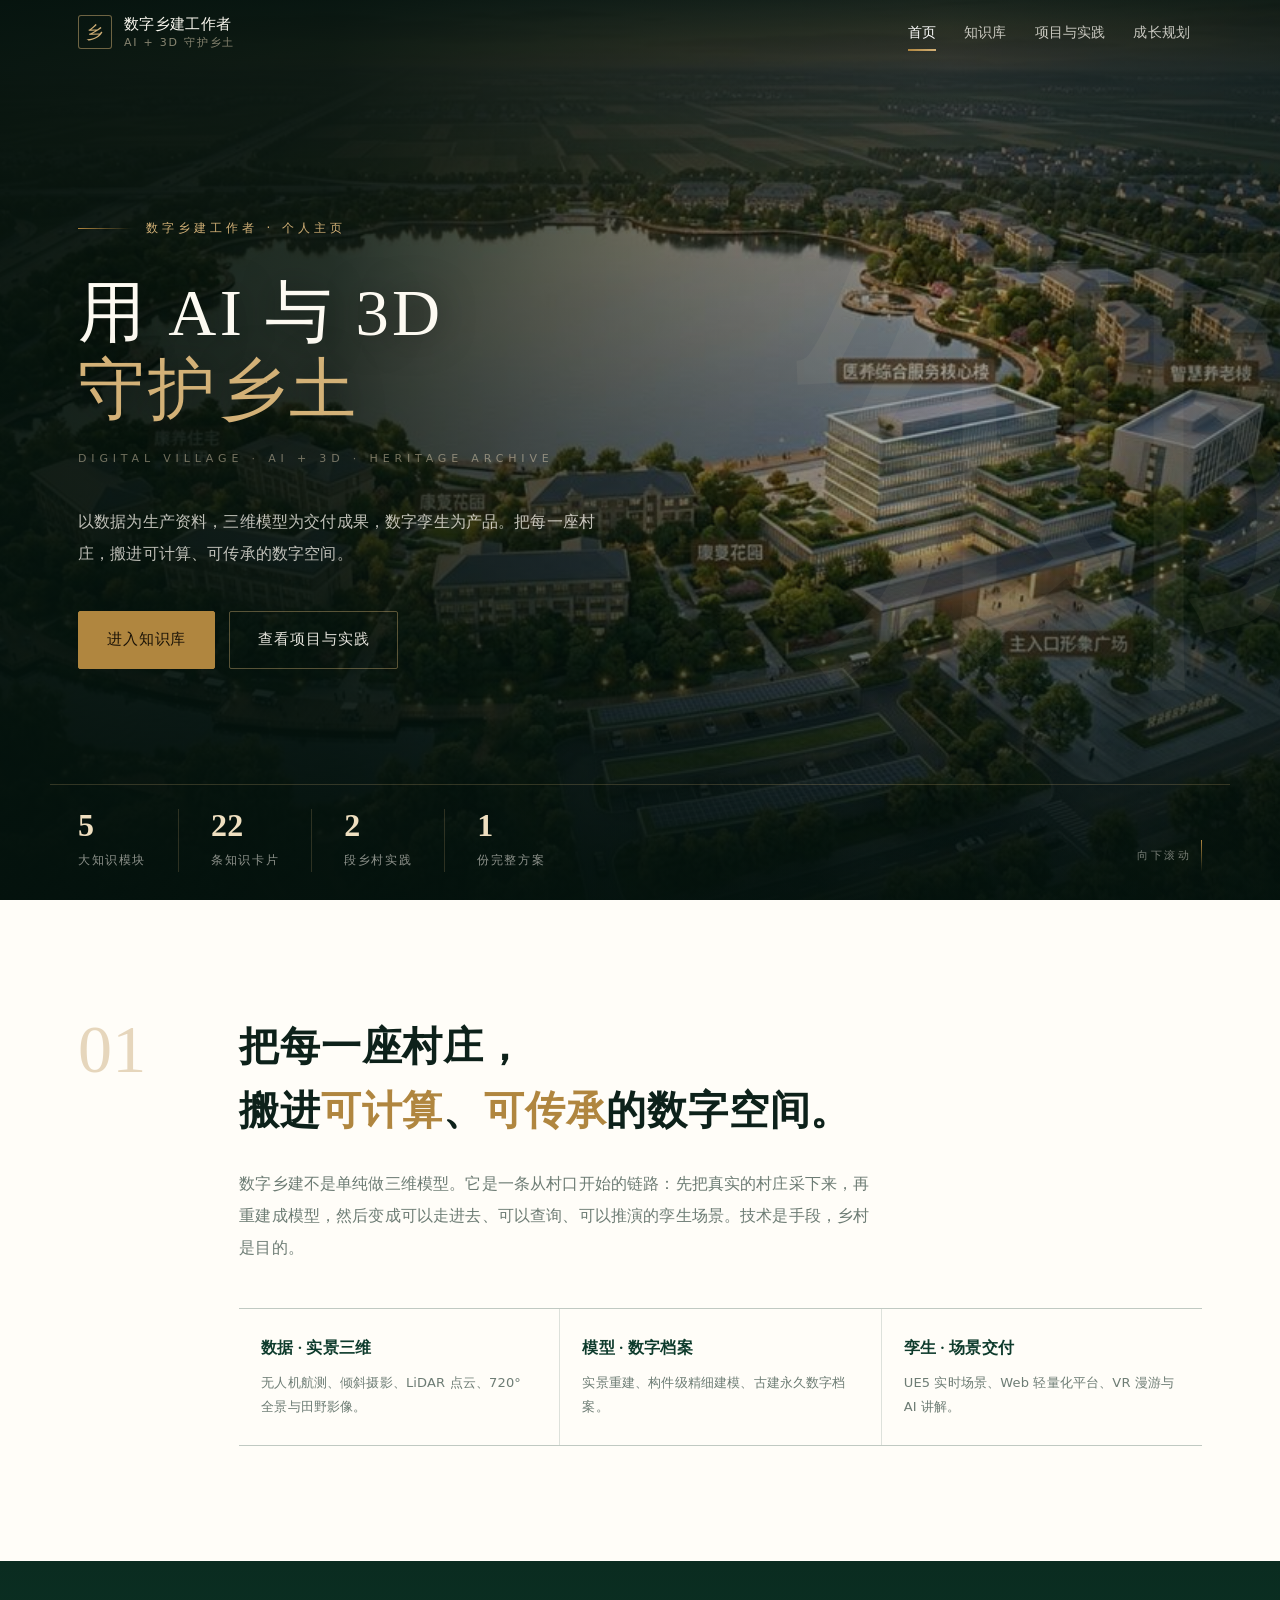
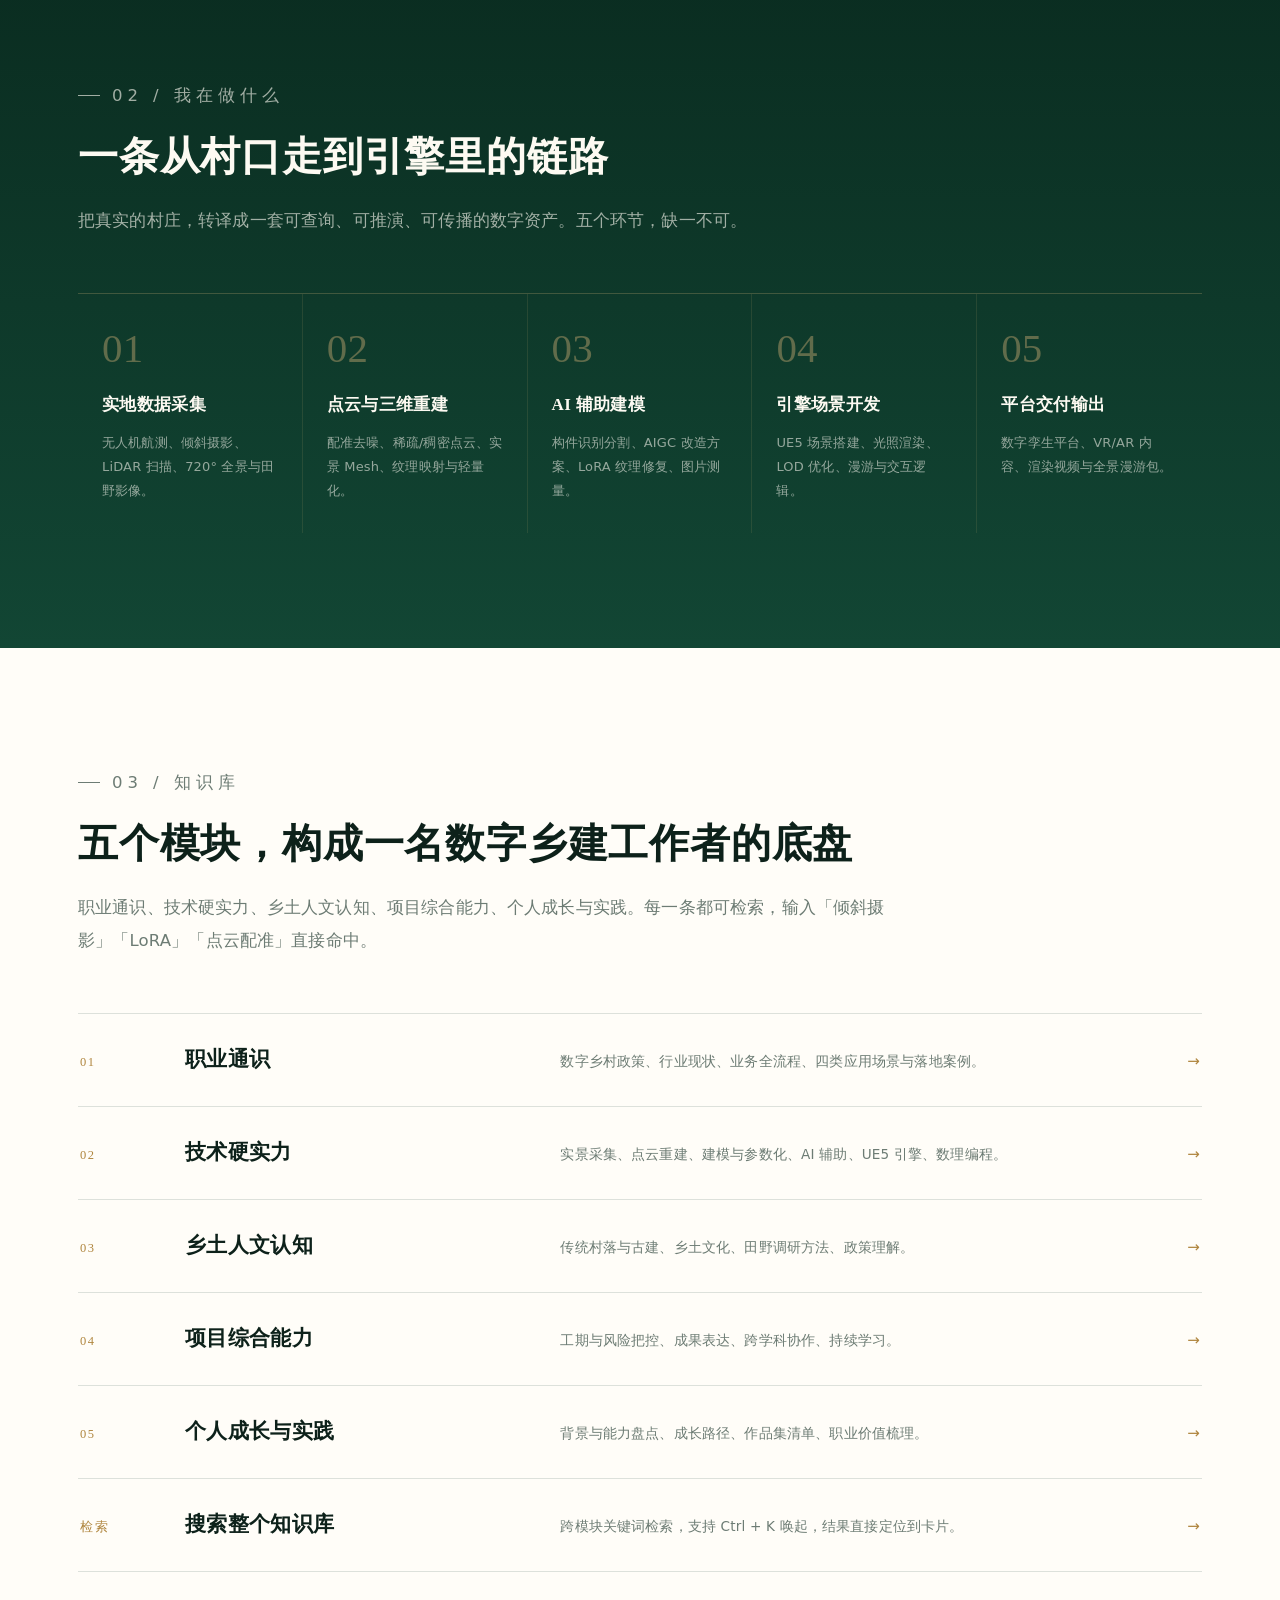
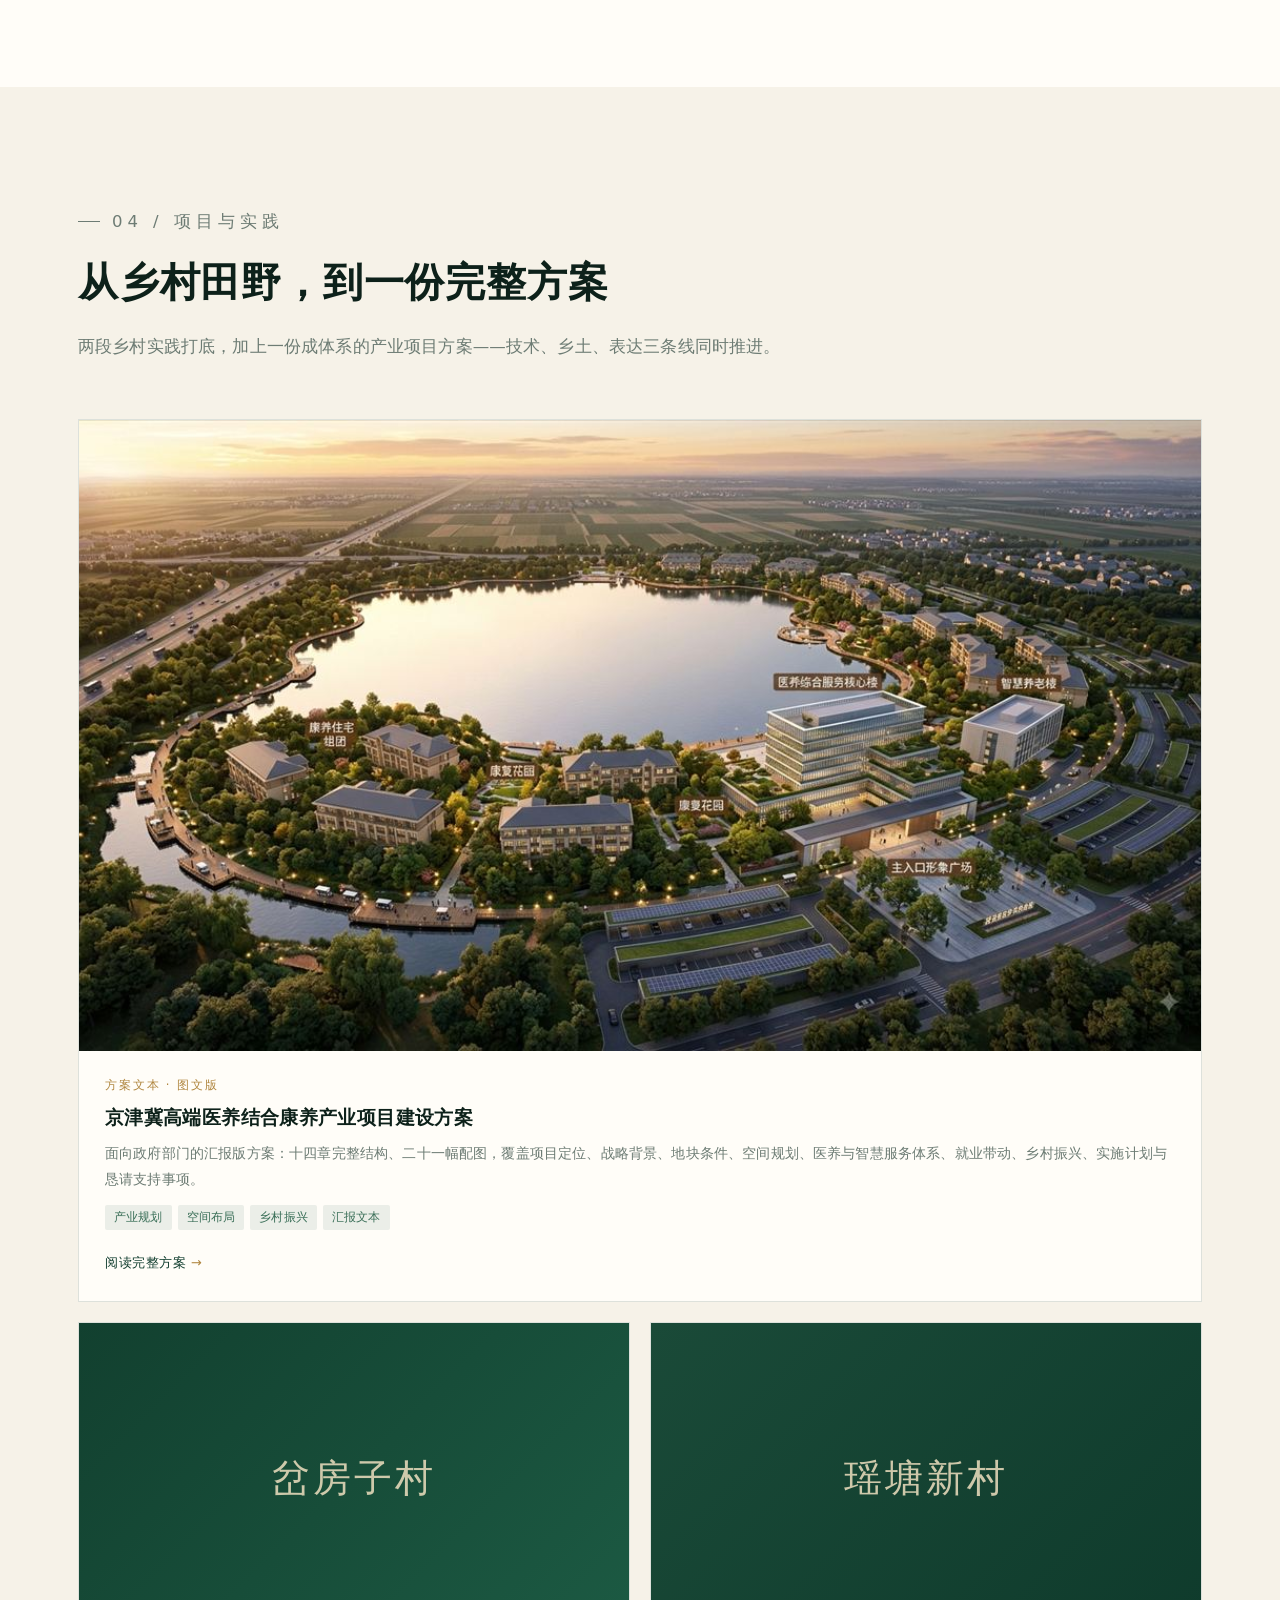
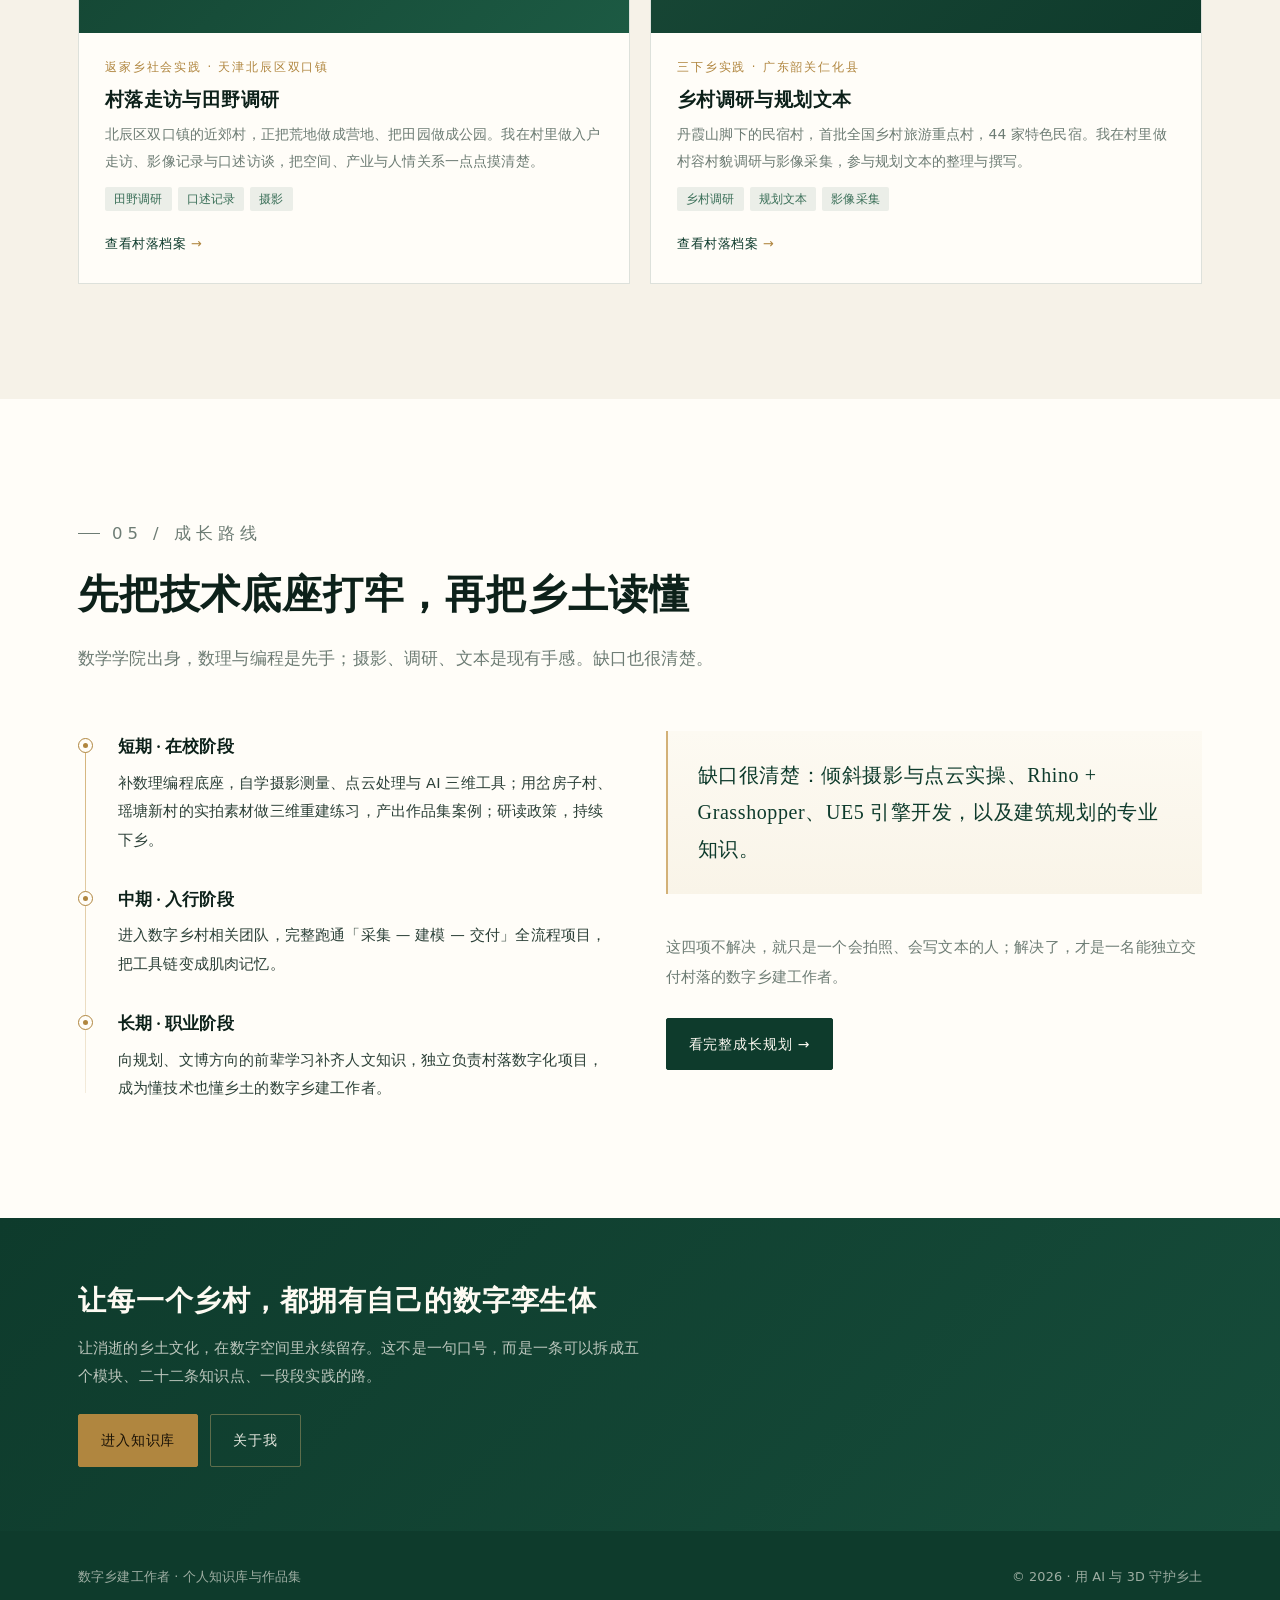
==== index.html @ ba047792 "发布：数字乡建工作者个人主页" ====
<!DOCTYPE html>
<html lang="zh-CN">
<head>
<meta charset="utf-8">
<meta name="viewport" content="width=device-width, initial-scale=1">
<title>数字乡建工作者 · 用 AI 与 3D 守护乡土</title>
<meta name="description" content="面向 AI + 3D 数字孪生乡村建设的个人主页：职业通识、技术知识库、乡土人文、项目实践与成长规划。">
<meta name="theme-color" content="#08231a">
<script>document.documentElement.className += ' js';</script>
<link rel="stylesheet" href="assets/css/site.css">
<style>:root{--hero-shot:url("[data-uri]")}</style>
</head>
<body>

<header class="topbar topbar--over" id="topbar">
  <div class="topbar-inner wrap">
    <a class="brand" href="index.html">
      <span class="brand-mark">乡</span>
      <span class="brand-text">数字乡建工作者<em>AI + 3D 守护乡土</em></span>
    </a>
    <nav class="nav" id="nav" aria-label="主导航">
      <a href="index.html" aria-current="page">首页</a>
      <a href="knowledge.html">知识库</a>
      <a href="projects.html">项目与实践</a>
      <a href="about.html">成长规划</a>
    </nav>
    <button class="nav-toggle" id="navToggle" aria-expanded="false" aria-controls="nav">菜单</button>
  </div>
  <div class="progress" id="progress" aria-hidden="true"></div>
</header>

<!-- ======================== 首屏 ======================== -->
<section class="hero2">
  <div class="hero2-media" aria-hidden="true"></div>
  <div class="hero2-veil" aria-hidden="true"></div>
  <span class="hero2-mark" aria-hidden="true">鄉</span>

  <div class="wrap hero2-inner">
    <p class="hero2-eyebrow">数字乡建工作者 · 个人主页</p>
    <h1 class="hero2-title">用 AI 与 3D<br><em>守护乡土</em></h1>
    <p class="hero2-en">DIGITAL VILLAGE · AI + 3D · HERITAGE ARCHIVE</p>
    <p class="hero2-lead">以数据为生产资料，三维模型为交付成果，数字孪生为产品。把每一座村庄，搬进可计算、可传承的数字空间。</p>
    <div class="hero2-actions">
      <a class="btn btn--primary" href="knowledge.html">进入知识库</a>
      <a class="btn btn--ghost" href="projects.html">查看项目与实践</a>
    </div>
  </div>

  <div class="wrap hero2-foot">
    <div class="hero2-stats">
      <div><strong>5</strong><span>大知识模块</span></div>
      <div><strong>22</strong><span>条知识卡片</span></div>
      <div><strong>2</strong><span>段乡村实践</span></div>
      <div><strong>1</strong><span>份完整方案</span></div>
    </div>
    <span class="scroll-cue">向下滚动<i></i></span>
  </div>
</section>

<!-- ======================== 01 定位 ======================== -->
<section class="section" id="position">
  <div class="wrap">
    <div class="intro-grid reveal">
      <p class="intro-num">01</p>
      <div>
        <h2 class="intro-lead">把每一座村庄，<br>搬进<em>可计算</em>、<em>可传承</em>的数字空间。</h2>
        <p class="intro-text">数字乡建不是单纯做三维模型。它是一条从村口开始的链路：先把真实的村庄采下来，再重建成模型，然后变成可以走进去、可以查询、可以推演的孪生场景。技术是手段，乡村是目的。</p>
        <div class="intro-cols">
          <div>
            <b>数据 · 实景三维</b>
            <span>无人机航测、倾斜摄影、LiDAR 点云、720° 全景与田野影像。</span>
          </div>
          <div>
            <b>模型 · 数字档案</b>
            <span>实景重建、构件级精细建模、古建永久数字档案。</span>
          </div>
          <div>
            <b>孪生 · 场景交付</b>
            <span>UE5 实时场景、Web 轻量化平台、VR 漫游与 AI 讲解。</span>
          </div>
        </div>
      </div>
    </div>
  </div>
</section>

<!-- ======================== 02 我在做什么 ======================== -->
<section class="section section--ink" id="what">
  <div class="wrap">
    <div class="section-head reveal">
      <p class="kicker">02 / 我在做什么</p>
      <h2>一条从村口走到引擎里的链路</h2>
      <p>把真实的村庄，转译成一套可查询、可推演、可传播的数字资产。五个环节，缺一不可。</p>
    </div>

    <div class="flow reveal">
      <div class="flow-item"><i>01</i><b>实地数据采集</b><span>无人机航测、倾斜摄影、LiDAR 扫描、720° 全景与田野影像。</span></div>
      <div class="flow-item"><i>02</i><b>点云与三维重建</b><span>配准去噪、稀疏/稠密点云、实景 Mesh、纹理映射与轻量化。</span></div>
      <div class="flow-item"><i>03</i><b>AI 辅助建模</b><span>构件识别分割、AIGC 改造方案、LoRA 纹理修复、图片测量。</span></div>
      <div class="flow-item"><i>04</i><b>引擎场景开发</b><span>UE5 场景搭建、光照渲染、LOD 优化、漫游与交互逻辑。</span></div>
      <div class="flow-item"><i>05</i><b>平台交付输出</b><span>数字孪生平台、VR/AR 内容、渲染视频与全景漫游包。</span></div>
    </div>
  </div>
</section>

<!-- ======================== 03 知识库 ======================== -->
<section class="section" id="kb">
  <div class="wrap">
    <div class="section-head reveal">
      <p class="kicker">03 / 知识库</p>
      <h2>五个模块，构成一名数字乡建工作者的底盘</h2>
      <p>职业通识、技术硬实力、乡土人文认知、项目综合能力、个人成长与实践。每一条都可检索，输入「倾斜摄影」「LoRA」「点云配准」直接命中。</p>
    </div>

    <div class="kb-rows reveal">
      <a class="kb-row" href="knowledge.html#m1">
        <span class="no">01</span>
        <b>职业通识</b>
        <p>数字乡村政策、行业现状、业务全流程、四类应用场景与落地案例。</p>
        <span class="arw">→</span>
      </a>
      <a class="kb-row" href="knowledge.html#m2">
        <span class="no">02</span>
        <b>技术硬实力</b>
        <p>实景采集、点云重建、建模与参数化、AI 辅助、UE5 引擎、数理编程。</p>
        <span class="arw">→</span>
      </a>
      <a class="kb-row" href="knowledge.html#m3">
        <span class="no">03</span>
        <b>乡土人文认知</b>
        <p>传统村落与古建、乡土文化、田野调研方法、政策理解。</p>
        <span class="arw">→</span>
      </a>
      <a class="kb-row" href="knowledge.html#m4">
        <span class="no">04</span>
        <b>项目综合能力</b>
        <p>工期与风险把控、成果表达、跨学科协作、持续学习。</p>
        <span class="arw">→</span>
      </a>
      <a class="kb-row" href="knowledge.html#m5">
        <span class="no">05</span>
        <b>个人成长与实践</b>
        <p>背景与能力盘点、成长路径、作品集清单、职业价值梳理。</p>
        <span class="arw">→</span>
      </a>
      <a class="kb-row" href="knowledge.html#search">
        <span class="no">检索</span>
        <b>搜索整个知识库</b>
        <p>跨模块关键词检索，支持 Ctrl + K 唤起，结果直接定位到卡片。</p>
        <span class="arw">→</span>
      </a>
    </div>
  </div>
</section>

<!-- ======================== 04 项目与实践 ======================== -->
<section class="section section--cream" id="projects">
  <div class="wrap">
    <div class="section-head reveal">
      <p class="kicker">04 / 项目与实践</p>
      <h2>从乡村田野，到一份完整方案</h2>
      <p>两段乡村实践打底，加上一份成体系的产业项目方案——技术、乡土、表达三条线同时推进。</p>
    </div>

    <div class="proj-grid reveal">
      <a class="proj proj--wide" href="kangyang.html">
        <div class="proj-media shot" role="img" aria-label="京津冀高端医养结合康养产业项目鸟瞰效果示意" style="background-image:var(--hero-shot)"></div>
        <div class="proj-body">
          <span class="meta">方案文本 · 图文版</span>
          <h3>京津冀高端医养结合康养产业项目建设方案</h3>
          <p>面向政府部门的汇报版方案：十四章完整结构、二十一幅配图，覆盖项目定位、战略背景、地块条件、空间规划、医养与智慧服务体系、就业带动、乡村振兴、实施计划与恳请支持事项。</p>
          <div class="tags"><span>产业规划</span><span>空间布局</span><span>乡村振兴</span><span>汇报文本</span></div>
          <span class="go">阅读完整方案</span>
        </div>
      </a>

      <a class="proj" href="projects.html#chafangzi">
        <div class="proj-media" style="display:grid;place-items:center;background:linear-gradient(135deg,#12402f,#1c5a43)">
          <span style="font-family:var(--serif);font-size:38px;color:rgba(239,223,192,.85);letter-spacing:.08em">岔房子村</span>
        </div>
        <div class="proj-body">
          <span class="meta">返家乡社会实践 · 天津北辰区双口镇</span>
          <h3>村落走访与田野调研</h3>
          <p>北辰区双口镇的近郊村，正把荒地做成营地、把田园做成公园。我在村里做入户走访、影像记录与口述访谈，把空间、产业与人情关系一点点摸清楚。</p>
          <div class="tags"><span>田野调研</span><span>口述记录</span><span>摄影</span></div>
          <span class="go">查看村落档案</span>
        </div>
      </a>

      <a class="proj" href="projects.html#yaotang">
        <div class="proj-media" style="display:grid;place-items:center;background:linear-gradient(135deg,#1a4a38,#0f3b2c)">
          <span style="font-family:var(--serif);font-size:38px;color:rgba(239,223,192,.85);letter-spacing:.08em">瑶塘新村</span>
        </div>
        <div class="proj-body">
          <span class="meta">三下乡实践 · 广东韶关仁化县</span>
          <h3>乡村调研与规划文本</h3>
          <p>丹霞山脚下的民宿村，首批全国乡村旅游重点村，44 家特色民宿。我在村里做村容村貌调研与影像采集，参与规划文本的整理与撰写。</p>
          <div class="tags"><span>乡村调研</span><span>规划文本</span><span>影像采集</span></div>
          <span class="go">查看村落档案</span>
        </div>
      </a>
    </div>
  </div>
</section>

<!-- ======================== 05 成长 ======================== -->
<section class="section" id="growth">
  <div class="wrap">
    <div class="section-head reveal">
      <p class="kicker">05 / 成长路线</p>
      <h2>先把技术底座打牢，再把乡土读懂</h2>
      <p>数学学院出身，数理与编程是先手；摄影、调研、文本是现有手感。缺口也很清楚。</p>
    </div>

    <div class="two-col reveal">
      <div>
        <div class="timeline" style="margin-top:0">
          <div class="tl-item">
            <b>短期 · 在校阶段</b>
            <p>补数理编程底座，自学摄影测量、点云处理与 AI 三维工具；用岔房子村、瑶塘新村的实拍素材做三维重建练习，产出作品集案例；研读政策，持续下乡。</p>
          </div>
          <div class="tl-item">
            <b>中期 · 入行阶段</b>
            <p>进入数字乡村相关团队，完整跑通「采集 — 建模 — 交付」全流程项目，把工具链变成肌肉记忆。</p>
          </div>
          <div class="tl-item">
            <b>长期 · 职业阶段</b>
            <p>向规划、文博方向的前辈学习补齐人文知识，独立负责村落数字化项目，成为懂技术也懂乡土的数字乡建工作者。</p>
          </div>
        </div>
      </div>
      <div>
        <div class="pull" style="margin-top:0">
          缺口很清楚：倾斜摄影与点云实操、Rhino + Grasshopper、UE5 引擎开发，以及建筑规划的专业知识。
        </div>
        <p style="font-size:14.8px;line-height:2;color:var(--muted);margin:22px 0 26px">这四项不解决，就只是一个会拍照、会写文本的人；解决了，才是一名能独立交付村落的数字乡建工作者。</p>
        <a class="btn btn--dark" href="about.html">看完整成长规划 →</a>
      </div>
    </div>
  </div>
</section>

<!-- ======================== 结语 ======================== -->
<section class="cta-band">
  <div class="wrap reveal">
    <h2>让每一个乡村，都拥有自己的数字孪生体</h2>
    <p>让消逝的乡土文化，在数字空间里永续留存。这不是一句口号，而是一条可以拆成五个模块、二十二条知识点、一段段实践的路。</p>
    <div class="btns">
      <a class="btn btn--primary" href="knowledge.html">进入知识库</a>
      <a class="btn btn--ghost" href="about.html">关于我</a>
    </div>
  </div>
</section>

<footer class="site-foot">
  <div class="wrap foot-inner">
    <p>数字乡建工作者 · 个人知识库与作品集</p>
    <p>© 2026 · 用 AI 与 3D 守护乡土</p>
  </div>
</footer>

<script src="assets/js/site.js" defer></script>
</body>
</html>
---- assets/css/site.css ----
/* ==========================================================================
   京津冀高端医养结合康养产业项目 · 建设方案（网页版）
   设计：政府汇报风格 / 深绿 + 暖金 + 米白
   ========================================================================== */

:root{
  --ink:#0d211a;
  --ink-soft:#2c4038;
  --forest:#0e3b2c;
  --forest-2:#154b39;
  --moss:#3a6f58;
  --gold:#b0863f;
  --gold-2:#d3b177;
  --gold-3:#efdfc0;
  --cream:#f6f2e8;
  --paper:#fffdf8;
  --muted:#6d7c74;
  --line:rgba(14,59,44,.14);
  --line-strong:rgba(14,59,44,.26);
  --shadow-sm:0 1px 2px rgba(13,33,26,.05), 0 8px 24px -16px rgba(13,33,26,.35);
  --shadow-md:0 2px 4px rgba(13,33,26,.05), 0 24px 48px -32px rgba(13,33,26,.5);
  --serif:"Source Han Serif SC","Noto Serif SC","Songti SC","STSong","SimSun",serif;
  --sans:"PingFang SC","Hiragino Sans GB","Microsoft YaHei","Source Han Sans SC","Noto Sans SC",system-ui,sans-serif;
  --wrap:1180px;
  --nav-h:64px;
}

*,*::before,*::after{box-sizing:border-box}

html{scroll-behavior:smooth; -webkit-text-size-adjust:100%}

body{
  margin:0;
  font-family:var(--sans);
  font-size:16px;
  line-height:1.9;
  color:var(--ink-soft);
  background:var(--paper);
  letter-spacing:.01em;
  -webkit-font-smoothing:antialiased;
  text-rendering:optimizeLegibility;
}

img{max-width:100%; height:auto; display:block}

a{color:inherit; text-decoration:none}

h1,h2,h3,h4{font-family:var(--serif); color:var(--ink); font-weight:700; margin:0; line-height:1.35}

p{margin:0 0 1.05em}
p:last-child{margin-bottom:0}

ul,ol{margin:0 0 1.05em; padding:0}
li{margin:0}

::selection{background:rgba(176,134,63,.22)}

.wrap{width:100%; max-width:var(--wrap); margin-inline:auto; padding-inline:28px}

/* ---------- 顶部导航 ---------- */

.topbar{
  position:fixed; inset:0 0 auto 0; z-index:90;
  background:rgba(255,253,248,.82);
  backdrop-filter:saturate(1.4) blur(14px);
  -webkit-backdrop-filter:saturate(1.4) blur(14px);
  border-bottom:1px solid transparent;
  transition:background .3s, border-color .3s, box-shadow .3s;
}
.topbar.is-stuck{border-bottom-color:var(--line); box-shadow:0 8px 30px -24px rgba(13,33,26,.6)}

.topbar-inner{display:flex; align-items:center; justify-content:space-between; gap:24px; height:var(--nav-h)}

.brand{display:flex; align-items:center; gap:12px; min-width:0}
.brand-mark{
  width:34px; height:34px; flex:none; display:grid; place-items:center;
  background:var(--forest); color:var(--gold-3);
  font-family:var(--serif); font-size:17px; line-height:1;
  border-radius:3px;
  box-shadow:inset 0 0 0 1px rgba(211,177,119,.45);
}
.brand-text{
  font-family:var(--serif); font-size:15px; color:var(--ink);
  line-height:1.25; display:flex; flex-direction:column; letter-spacing:.02em;
  white-space:nowrap; overflow:hidden; text-overflow:ellipsis;
}
.brand-text em{
  font-style:normal; font-family:var(--sans); font-size:11px;
  color:var(--muted); letter-spacing:.16em; margin-top:2px;
}

.nav{display:flex; align-items:center; gap:4px}
.nav a{
  position:relative; padding:8px 12px; font-size:14px; color:var(--ink-soft);
  border-radius:3px; transition:color .2s, background .2s;
}
.nav a:hover{color:var(--forest); background:rgba(14,59,44,.05)}
.nav a.is-active{color:var(--forest)}
.nav a.is-active::after{
  content:""; position:absolute; left:12px; right:12px; bottom:2px; height:2px;
  background:linear-gradient(90deg,var(--gold),var(--gold-2));
}

.nav-toggle{
  display:none; font-family:var(--sans); font-size:13px; letter-spacing:.08em;
  color:var(--forest); background:none; border:1px solid var(--line-strong);
  padding:7px 14px; border-radius:3px; cursor:pointer;
}

.progress{
  position:absolute; left:0; bottom:-1px; height:2px; width:0;
  background:linear-gradient(90deg,var(--forest),var(--gold));
  transition:width .1s linear;
}

/* ---------- 首屏 ---------- */

.hero{
  position:relative; min-height:100vh; min-height:100svh; display:flex; align-items:center;
  padding:calc(var(--nav-h) + 48px) 0 96px; overflow:hidden;
  background:var(--ink); color:#f2ede2; isolation:isolate;
}
.hero-bg{
  position:absolute; inset:0; z-index:-2;
  background-size:cover; background-position:center;
  transform:scale(1.04); filter:saturate(.92) contrast(1.02);
}
.hero-veil{
  position:absolute; inset:0; z-index:-1;
  background:
    radial-gradient(120% 90% at 12% 20%, rgba(9,38,28,.94) 0%, rgba(9,38,28,.72) 42%, rgba(6,24,18,.5) 100%),
    linear-gradient(180deg, rgba(5,20,15,.92) 0%, rgba(5,20,15,.45) 38%, rgba(5,20,15,.94) 100%);
}
.hero-veil::after{
  content:""; position:absolute; inset:0;
  background:repeating-linear-gradient(90deg, rgba(255,255,255,.028) 0 1px, transparent 1px 96px);
  mask-image:linear-gradient(180deg, transparent, #000 30%, #000 70%, transparent);
}

.hero-inner{position:relative; z-index:2}

.hero-eyebrow{
  display:inline-flex; align-items:center; gap:10px;
  font-size:12px; letter-spacing:.34em; color:var(--gold-2);
  margin:0 0 26px;
}
.hero-eyebrow::before{content:""; width:34px; height:1px; background:currentColor; opacity:.8}

.hero h1{
  color:#fdfaf2; font-size:clamp(34px,5.4vw,62px); line-height:1.24;
  letter-spacing:.04em; margin:0 0 18px; max-width:15em;
  text-shadow:0 2px 30px rgba(0,0,0,.35);
}
.hero-sub{
  font-family:var(--serif); font-size:clamp(18px,2.2vw,26px);
  letter-spacing:.3em; color:var(--gold-2); margin:0 0 30px; font-weight:400;
}
.hero-slogan{
  display:flex; flex-wrap:wrap; gap:10px 0; list-style:none; padding:0; margin:0 0 42px;
  font-size:14px; color:rgba(253,250,242,.9);
}
.hero-slogan li{display:flex; align-items:center}
.hero-slogan li + li::before{
  content:"·"; margin:0 14px; color:var(--gold); opacity:.8;
}

.hero-meta{
  display:flex; flex-wrap:wrap; gap:10px 48px; margin:0 0 44px;
  padding:22px 0 0; border-top:1px solid rgba(211,177,119,.28);
  max-width:760px;
}
.hero-meta div{display:flex; gap:12px; font-size:13.5px}
.hero-meta dt{color:rgba(211,177,119,.85); letter-spacing:.14em; margin:0; flex:none}
.hero-meta dd{margin:0; color:rgba(253,250,242,.86)}

.hero-stats{
  display:grid; grid-template-columns:repeat(4,minmax(0,1fr));
  gap:1px; background:rgba(211,177,119,.24);
  border:1px solid rgba(211,177,119,.24);
  max-width:840px;
}
.hero-stats div{background:rgba(6,24,18,.55); padding:22px 22px 20px}
.hero-stats strong{
  display:block; font-family:var(--serif); font-weight:700;
  font-size:clamp(24px,2.6vw,32px); color:var(--gold-3); line-height:1.1;
  letter-spacing:.01em;
}
.hero-stats strong small{font-size:13px; font-family:var(--sans); margin-left:4px; color:rgba(239,223,192,.75)}
.hero-stats span{display:block; font-size:12.5px; color:rgba(253,250,242,.66); margin-top:8px; letter-spacing:.06em}

.hero-scroll{
  position:absolute; left:50%; bottom:26px; transform:translateX(-50%);
  font-size:11.5px; letter-spacing:.28em; color:rgba(253,250,242,.6);
  display:flex; flex-direction:column; align-items:center; gap:10px; z-index:3;
}
.hero-scroll::after{
  content:""; width:1px; height:44px;
  background:linear-gradient(180deg,rgba(211,177,119,.9),transparent);
  animation:drop 2.4s ease-in-out infinite;
}
@keyframes drop{0%,100%{opacity:.25; transform:scaleY(.55); transform-origin:top}50%{opacity:1; transform:scaleY(1); transform-origin:top}}

/* ---------- 通用章节容器 ---------- */

.section{padding:clamp(72px,9vw,118px) 0; scroll-margin-top:calc(var(--nav-h) + 12px)}
.chapter{scroll-margin-top:calc(var(--nav-h) + 12px)}
.section--cream{background:var(--cream)}
.section--sand{background:#f1ebe0}
.section--dark{background:var(--forest); color:rgba(253,250,242,.82)}
.section--dark h2,.section--dark h3{color:#fdfaf2}

.section-head{max-width:820px; margin-bottom:56px}
.kicker{
  display:inline-flex; align-items:center; gap:12px;
  font-size:12px; letter-spacing:.3em; color:var(--gold); margin-bottom:18px;
}
.kicker::before{content:""; width:22px; height:1px; background:currentColor}
.section--dark .kicker{color:var(--gold-2)}

.section-head h2{font-size:clamp(26px,3.4vw,40px); letter-spacing:.02em; margin-bottom:20px}
.section-head p{font-size:16.5px; color:var(--muted); line-height:2}
.section--dark .section-head p{color:rgba(253,250,242,.7)}

/* ---------- 项目速览 ---------- */

.overview-grid{
  display:grid; grid-template-columns:minmax(0,1.05fr) minmax(0,.95fr);
  gap:clamp(36px,6vw,80px); align-items:start;
}

.def-table{width:100%; border-collapse:collapse}
.def-table th,.def-table td{
  text-align:left; vertical-align:top; padding:17px 0;
  border-bottom:1px solid var(--line); font-weight:400;
}
.def-table th{
  width:34%; padding-right:24px; color:var(--forest);
  font-family:var(--serif); font-size:15px; letter-spacing:.06em; white-space:nowrap;
}
.def-table td{font-size:15px; color:var(--ink-soft)}
.def-table tr:last-child th,.def-table tr:last-child td{border-bottom:none}

.pillars{display:grid; gap:14px}
.pillar{
  position:relative; padding:22px 24px 22px 26px;
  background:var(--paper); border:1px solid var(--line);
  border-left:2px solid var(--gold-2);
  transition:transform .35s, box-shadow .35s, border-color .35s;
}
.pillar:hover{transform:translateY(-2px); box-shadow:var(--shadow-sm); border-left-color:var(--gold)}
.pillar b{
  display:block; font-family:var(--serif); font-size:17px; color:var(--ink);
  margin-bottom:6px; letter-spacing:.04em;
}
.pillar span{font-size:14px; color:var(--muted); line-height:1.8}

/* ---------- 章节目录 ---------- */

.toc{
  display:grid; grid-template-columns:repeat(3,minmax(0,1fr));
  gap:1px; background:var(--line); border:1px solid var(--line);
}
.toc a{
  display:flex; gap:16px; padding:24px 24px 26px; background:var(--paper);
  transition:background .3s, transform .3s;
}
.toc a:hover{background:#fff; transform:translateY(-1px)}
.toc .n{
  font-family:var(--serif); font-size:13px; color:var(--gold);
  letter-spacing:.06em; padding-top:3px; flex:none;
}
.toc .t{display:block}
.toc .t b{
  display:block; font-family:var(--serif); font-size:16.5px; color:var(--ink);
  margin-bottom:5px; letter-spacing:.02em;
}
.toc .t span{font-size:12.8px; color:var(--muted); line-height:1.75; display:block}
.toc a.is-key .n::after{content:"★"; margin-left:4px; font-size:10px; color:var(--gold); vertical-align:top}

/* ---------- 章节 ---------- */

.chapter{position:relative; padding:clamp(64px,7.5vw,104px) 0; border-top:1px solid var(--line)}
.chapter.alt{background:#fbf8f1}

.chapter-grid{
  display:grid; grid-template-columns:236px minmax(0,1fr);
  gap:clamp(32px,5vw,72px); align-items:start;
}

.ch-aside{position:sticky; top:calc(var(--nav-h) + 28px)}
.ch-index{
  display:block; font-family:var(--serif); font-weight:700;
  font-size:clamp(46px,5vw,64px); line-height:.85; letter-spacing:-.02em;
  color:transparent; -webkit-text-stroke:1px rgba(176,134,63,.55);
  margin-bottom:14px;
}
.ch-kicker{
  display:block; font-size:11.5px; letter-spacing:.32em; color:var(--gold);
  margin-bottom:10px;
}
.ch-title{font-size:clamp(21px,2.2vw,25px); letter-spacing:.03em; line-height:1.5}
.ch-tag{
  display:inline-block; margin-top:14px; font-size:11px; letter-spacing:.14em;
  color:var(--gold); border:1px solid rgba(176,134,63,.4); border-radius:2px;
  padding:3px 9px;
}

.ch-body{max-width:760px}

.h3{
  font-size:18px; letter-spacing:.04em; margin:0 0 14px;
  padding-left:16px; position:relative;
}
.h3::before{
  content:""; position:absolute; left:0; top:.52em; width:7px; height:7px;
  background:var(--gold-2); transform:rotate(45deg);
}
.ch-body > .h3:not(:first-child){margin-top:44px}

.lead{font-size:17px; line-height:2.05; color:var(--ink-soft)}
.ch-body p{font-size:15.6px; line-height:2.05; color:var(--ink-soft)}

/* 要点列表 */
.points{list-style:none; padding:0; margin:0 0 1.2em; display:grid; gap:12px}
.points li{
  position:relative; padding-left:26px; font-size:15.4px; line-height:1.95;
  color:var(--ink-soft);
}
.points li::before{
  content:""; position:absolute; left:2px; top:.72em; width:6px; height:6px;
  background:var(--gold); transform:rotate(45deg); opacity:.9;
}
.points strong{color:var(--ink); font-weight:600}

/* 引文 / 金句 */
.pull{
  margin:38px 0; padding:26px 30px;
  background:linear-gradient(180deg,#fdfaf2,#f9f4e8);
  border-left:2px solid var(--gold-2);
  font-family:var(--serif); font-size:clamp(17px,1.9vw,20px);
  line-height:1.85; color:var(--forest); letter-spacing:.03em;
}

/* ---------- 数据表 ---------- */

.data-table{width:100%; border-collapse:collapse; margin:8px 0 26px; font-size:14.6px}
.data-table caption{
  caption-side:top; text-align:left; font-size:12px; letter-spacing:.18em;
  color:var(--gold); padding-bottom:12px;
}
.data-table th,.data-table td{
  text-align:left; padding:14px 16px; border-bottom:1px solid var(--line);
  vertical-align:top; line-height:1.8;
}
.data-table thead th{
  background:rgba(14,59,44,.05); color:var(--forest);
  font-family:var(--serif); font-weight:600; font-size:14px; letter-spacing:.06em;
  border-bottom:1px solid var(--line-strong);
}
.data-table tbody th{
  font-weight:600; color:var(--forest); width:26%; white-space:nowrap;
  font-family:var(--serif);
}
.data-table tbody tr:hover{background:rgba(176,134,63,.05)}
.data-table tr:last-child th,.data-table tr:last-child td{border-bottom:none}
.data-table .total th,.data-table .total td{
  background:rgba(14,59,44,.06); color:var(--forest); font-weight:600;
}

/* ---------- 图片 ---------- */

.figure{margin:34px 0 0}
.figure:first-child{margin-top:0}
.figure-media{
  display:block; width:100%; padding:0; border:1px solid var(--line);
  background:var(--paper); border-radius:3px; overflow:hidden; cursor:zoom-in;
  position:relative; box-shadow:var(--shadow-sm);
}
.figure-media img{width:100%; transition:transform .8s cubic-bezier(.2,.7,.2,1)}
.figure-media::after{
  content:"点击放大"; position:absolute; right:12px; bottom:12px;
  font-size:11px; letter-spacing:.1em; color:#fff; padding:4px 10px;
  background:rgba(9,38,28,.66); border-radius:2px;
  opacity:0; transform:translateY(4px); transition:opacity .3s, transform .3s;
}
.figure-media:hover img{transform:scale(1.015)}
.figure-media:hover::after{opacity:1; transform:none}

a:focus-visible, button:focus-visible{
  outline:2px solid var(--gold); outline-offset:3px; border-radius:2px;
}

.figure figcaption{
  display:flex; gap:10px; align-items:baseline;
  margin-top:12px; font-size:12.8px; color:var(--muted); line-height:1.7;
}
.figure figcaption::before{
  content:""; width:14px; height:1px; background:var(--gold-2); flex:none; transform:translateY(-4px);
}

.figure-grid{display:grid; grid-template-columns:repeat(2,minmax(0,1fr)); gap:24px; margin-top:34px}
.figure-grid .figure{margin:0}

/* ---------- 结构图（一核两轴四区） ---------- */

.structure{margin:30px 0 8px; display:grid; gap:16px}
.structure-core{
  display:grid; grid-template-columns:auto 1fr; gap:22px; align-items:center;
  padding:26px 28px; background:var(--forest); color:rgba(253,250,242,.86);
  border-radius:3px;
}
.structure-core .badge{
  width:66px; height:66px; flex:none; display:grid; place-items:center;
  border:1px solid rgba(211,177,119,.6); border-radius:50%;
  font-family:var(--serif); font-size:15px; color:var(--gold-2); letter-spacing:.1em;
}
.structure-core b{display:block; font-family:var(--serif); font-size:18px; color:#fdfaf2; margin-bottom:6px; letter-spacing:.04em}
.structure-core p{margin:0; font-size:14px; line-height:1.85; color:rgba(253,250,242,.74)}

.axis-row{display:grid; grid-template-columns:repeat(2,minmax(0,1fr)); gap:16px}
.axis{
  padding:20px 22px; border:1px solid var(--line); background:var(--paper);
  border-top:2px solid var(--moss);
}
.axis b{display:block; font-family:var(--serif); font-size:15.5px; color:var(--ink); margin-bottom:6px}
.axis span{font-size:13.6px; color:var(--muted); line-height:1.8}

.zone-grid{display:grid; grid-template-columns:repeat(4,minmax(0,1fr)); gap:12px}
.zone{
  padding:18px 18px 20px; background:var(--paper); border:1px solid var(--line);
  transition:border-color .3s, transform .3s;
}
.zone:hover{border-color:rgba(176,134,63,.5); transform:translateY(-2px)}
.zone i{
  display:block; font-style:normal; font-family:var(--serif); font-size:12px;
  color:var(--gold); letter-spacing:.12em; margin-bottom:8px;
}
.zone b{display:block; font-family:var(--serif); font-size:15px; color:var(--ink); margin-bottom:6px}
.zone span{font-size:12.8px; color:var(--muted); line-height:1.75; display:block}

/* ---------- 三级服务 ---------- */

.steps{display:grid; gap:1px; background:var(--line); border:1px solid var(--line); margin:28px 0}
.step{display:grid; grid-template-columns:76px 1fr; gap:22px; padding:26px 28px; background:var(--paper); align-items:start}
.step .num{
  font-family:var(--serif); font-size:26px; color:var(--gold-2); line-height:1;
  letter-spacing:.02em; padding-top:2px;
}
.step b{display:block; font-family:var(--serif); font-size:17px; color:var(--ink); margin-bottom:8px; letter-spacing:.04em}
.step p{margin:0; font-size:14.8px; line-height:1.95; color:var(--ink-soft)}

/* ---------- 卡片网格（智慧康养） ---------- */

.card-grid{display:grid; grid-template-columns:repeat(2,minmax(0,1fr)); gap:14px; margin:28px 0}
.card{
  padding:24px 24px 26px; border:1px solid var(--line); background:var(--paper);
  transition:transform .35s, box-shadow .35s, border-color .35s;
}
.card:hover{transform:translateY(-3px); box-shadow:var(--shadow-sm); border-color:rgba(176,134,63,.42)}
.card svg{width:26px; height:26px; stroke:var(--moss); fill:none; stroke-width:1.4; margin-bottom:14px}
.card b{display:block; font-family:var(--serif); font-size:16px; color:var(--ink); margin-bottom:7px; letter-spacing:.03em}
.card span{font-size:13.6px; color:var(--muted); line-height:1.85; display:block}

/* ---------- 数字条 ---------- */

.metrics{
  display:grid; grid-template-columns:repeat(2,minmax(0,1fr)); gap:1px;
  background:rgba(211,177,119,.3); border:1px solid rgba(211,177,119,.3);
  margin:30px 0 34px;
}
.metric{background:var(--forest); padding:28px 26px; color:#fdfaf2}
.metric strong{
  display:block; font-family:var(--serif); font-size:clamp(30px,3.4vw,40px);
  line-height:1.05; color:var(--gold-3); letter-spacing:.01em;
}
.metric strong small{font-family:var(--sans); font-size:13px; color:rgba(239,223,192,.72); margin-left:6px}
.metric span{display:block; margin-top:10px; font-size:13px; color:rgba(253,250,242,.68); letter-spacing:.04em}

/* ---------- 时间轴 ---------- */

.timeline{margin:32px 0 0; display:grid; gap:0; position:relative}
.timeline::before{
  content:""; position:absolute; left:7px; top:10px; bottom:10px; width:1px;
  background:linear-gradient(180deg,var(--gold-2),rgba(176,134,63,.15));
}
.tl-item{position:relative; padding:0 0 30px 40px}
.tl-item:last-child{padding-bottom:0}
.tl-item::before{
  content:""; position:absolute; left:0; top:7px; width:15px; height:15px;
  background:var(--paper); border:1px solid var(--gold); border-radius:50%;
}
.tl-item::after{
  content:""; position:absolute; left:5px; top:12px; width:5px; height:5px;
  background:var(--gold); border-radius:50%;
}
.tl-item b{display:block; font-family:var(--serif); font-size:16.5px; color:var(--ink); margin-bottom:6px}
.tl-item .yr{
  display:inline-block; font-size:11.5px; letter-spacing:.14em; color:var(--gold);
  border:1px solid rgba(176,134,63,.35); border-radius:2px; padding:2px 8px; margin-left:10px;
  vertical-align:2px; font-family:var(--sans); font-weight:400;
}
.tl-item p{margin:0; font-size:14.6px; line-height:1.95; color:var(--ink-soft)}

/* ---------- 四象限 ---------- */

.quad{display:grid; grid-template-columns:repeat(2,minmax(0,1fr)); gap:1px; background:var(--line); border:1px solid var(--line); margin:30px 0}
.quad > div{padding:28px 26px; background:var(--paper)}
.quad h4{font-size:16px; margin-bottom:8px; letter-spacing:.04em}
.quad h4 i{
  display:inline-block; width:22px; height:22px; margin-right:10px; vertical-align:-4px;
  border-radius:50%; background:rgba(176,134,63,.14);
  color:var(--gold); font-style:normal; font-size:11px; line-height:22px; text-align:center;
  font-family:var(--sans);
}
.quad p{margin:0; font-size:14px; color:var(--muted); line-height:1.85}

/* ---------- 支持事项 ---------- */

.req-list{counter-reset:req; list-style:none; padding:0; margin:26px 0 0; display:grid; gap:1px; background:var(--line); border:1px solid var(--line)}
.req-list li{
  counter-increment:req; position:relative; background:var(--paper);
  padding:22px 26px 22px 76px; font-size:15px; line-height:1.95; color:var(--ink-soft);
}
.req-list li::before{
  content:counter(req,decimal-leading-zero); position:absolute; left:26px; top:22px;
  font-family:var(--serif); font-size:15px; color:var(--gold); letter-spacing:.06em;
}
.req-list li b{color:var(--ink); font-weight:600}

.support-grid{display:grid; grid-template-columns:repeat(2,minmax(0,1fr)); gap:14px; margin:26px 0 0}
.support{
  padding:22px 24px; border:1px solid var(--line); background:var(--paper);
  border-bottom:2px solid rgba(176,134,63,.35);
}
.support b{display:block; font-family:var(--serif); font-size:15.5px; color:var(--forest); margin-bottom:7px; letter-spacing:.04em}
.support span{font-size:13.8px; color:var(--muted); line-height:1.85; display:block}
.support-grid .support:last-child{grid-column:1 / -1}

/* ---------- 占位符 ---------- */

.todo{
  display:inline-block; padding:0 6px; color:var(--gold); font-style:normal;
  border-bottom:1px dashed rgba(176,134,63,.6); line-height:1.5;
}

/* ---------- 图集 ---------- */

.gallery{display:grid; grid-template-columns:repeat(3,minmax(0,1fr)); gap:18px; margin-top:8px}
.g-card{
  display:block; padding:0; border:1px solid var(--line); background:var(--paper);
  cursor:zoom-in; text-align:left; overflow:hidden; border-radius:3px;
  transition:transform .4s, box-shadow .4s, border-color .4s;
}
.g-card:hover{transform:translateY(-4px); box-shadow:var(--shadow-md); border-color:rgba(176,134,63,.45)}
.g-card img{width:100%; aspect-ratio:16/9; object-fit:cover; transition:transform .8s cubic-bezier(.2,.7,.2,1)}
.g-card:hover img{transform:scale(1.03)}
.g-card figcaption{
  display:flex; align-items:baseline; gap:10px; padding:13px 16px 15px;
  font-size:12.8px; color:var(--ink-soft); border-top:1px solid var(--line);
}
.g-card figcaption i{font-style:normal; color:var(--gold); font-family:var(--serif); font-size:11.5px; letter-spacing:.08em}

/* ---------- 联络 / 页脚 ---------- */

.contact-grid{display:grid; grid-template-columns:minmax(0,1fr) minmax(0,.85fr); gap:clamp(36px,6vw,80px)}
.contact dl{display:grid; gap:1px; background:rgba(211,177,119,.24); border:1px solid rgba(211,177,119,.24); margin:0}
.contact dl div{display:flex; gap:20px; padding:16px 20px; background:rgba(6,24,18,.55)}
.contact dt{color:var(--gold-2); font-size:12.5px; letter-spacing:.16em; flex:none; width:88px; margin:0}
.contact dd{margin:0; font-size:14px; color:rgba(253,250,242,.86)}

.cta-line{
  font-family:var(--serif); font-size:clamp(20px,2.6vw,30px); line-height:1.7;
  color:#fdfaf2; letter-spacing:.06em; margin:0 0 26px;
}
.cta-line em{font-style:normal; color:var(--gold-2)}

.foot{
  border-top:1px solid rgba(211,177,119,.24); margin-top:clamp(56px,7vw,88px);
  padding-top:30px; display:flex; flex-wrap:wrap; gap:16px 32px; justify-content:space-between;
  font-size:12.5px; color:rgba(253,250,242,.55); line-height:1.9;
}
.foot p{margin:0; max-width:62ch}

/* ---------- 灯箱 ---------- */

.lightbox{
  position:fixed; inset:0; z-index:200; display:none;
  background:rgba(5,18,13,.94); backdrop-filter:blur(6px);
  padding:56px 40px 72px; place-items:center;
}
.lightbox.is-open{display:grid}
.lightbox img{
  max-width:min(1240px,100%); max-height:calc(100svh - 168px); width:auto;
  border:1px solid rgba(211,177,119,.3); border-radius:2px;
  box-shadow:0 40px 90px -40px #000;
}
.lightbox figcaption{
  margin-top:18px; text-align:center; font-size:13px; color:rgba(253,250,242,.72); letter-spacing:.04em;
}
.lightbox button{
  position:absolute; background:rgba(255,255,255,.06); color:#fdfaf2;
  border:1px solid rgba(211,177,119,.34); border-radius:50%;
  width:46px; height:46px; font-size:17px; cursor:pointer; line-height:1;
  transition:background .2s, border-color .2s;
}
.lightbox button:hover{background:rgba(211,177,119,.18); border-color:var(--gold-2)}
.lb-close{top:22px; right:26px}
.lb-prev{left:22px; top:50%; transform:translateY(-50%)}
.lb-next{right:22px; top:50%; transform:translateY(-50%)}
.lb-count{position:absolute; top:32px; left:30px; font-size:12px; letter-spacing:.18em; color:rgba(211,177,119,.8)}

/* ---------- 回到顶部 ---------- */

.to-top{
  position:fixed; right:24px; bottom:24px; z-index:80;
  width:44px; height:44px; display:grid; place-items:center;
  background:var(--forest); color:var(--gold-3); border:1px solid rgba(211,177,119,.35);
  border-radius:50%; cursor:pointer; font-size:15px;
  opacity:0; pointer-events:none; transform:translateY(10px);
  transition:opacity .3s, transform .3s;
}
.to-top.is-on{opacity:1; pointer-events:auto; transform:none}

/* ---------- 动效 ---------- */

/* 仅在脚本可用时才隐藏待入场元素：预览环境禁用脚本时内容依然可见 */
.js .reveal{opacity:0; transform:translateY(22px); transition:opacity .9s cubic-bezier(.2,.7,.2,1), transform .9s cubic-bezier(.2,.7,.2,1)}
.reveal.is-in{opacity:1; transform:none}

@media (prefers-reduced-motion:reduce){
  html{scroll-behavior:auto}
  .js .reveal{opacity:1; transform:none; transition:none}
  .hero-scroll::after{animation:none}
  *{transition-duration:.01ms !important}
}

/* ---------- 响应式 ---------- */

@media (max-width:1080px){
  .overview-grid{grid-template-columns:1fr}
  .toc{grid-template-columns:repeat(2,minmax(0,1fr))}
  .zone-grid{grid-template-columns:repeat(2,minmax(0,1fr))}
  .gallery{grid-template-columns:repeat(2,minmax(0,1fr))}
  .chapter-grid{grid-template-columns:190px minmax(0,1fr); gap:32px}
  .contact-grid{grid-template-columns:1fr}
}

@media (max-width:860px){
  :root{--nav-h:58px}
  .nav{
    position:absolute; inset:var(--nav-h) 0 auto 0; display:none;
    flex-direction:column; align-items:stretch; gap:0;
    background:var(--paper); border-bottom:1px solid var(--line);
    padding:8px 20px 16px; box-shadow:0 24px 40px -32px rgba(13,33,26,.6);
  }
  .nav.is-open{display:flex}
  .nav a{padding:12px 4px; border-bottom:1px solid var(--line)}
  .nav a:last-child{border-bottom:none}
  .nav a.is-active::after{display:none}
  .nav-toggle{display:inline-block}
  .hero-stats{grid-template-columns:repeat(2,minmax(0,1fr))}
  .hero-meta{gap:8px 28px}
  .chapter-grid{grid-template-columns:1fr; gap:22px}
  .ch-aside{position:static; display:grid; grid-template-columns:auto 1fr; gap:0 16px; align-items:end}
  .ch-index{font-size:44px; margin:0; grid-row:span 2}
  .ch-kicker{margin-bottom:2px}
  .ch-title{grid-column:2}
  .ch-tag{grid-column:2; justify-self:start}
  .card-grid,.support-grid,.figure-grid,.axis-row,.quad,.metrics{grid-template-columns:1fr}
  .step{grid-template-columns:56px 1fr; padding:22px}
  .toc{grid-template-columns:1fr}
  .lightbox{padding:70px 16px 84px}
  .lb-prev{left:10px}
  .lb-next{right:10px}
}

@media (max-width:560px){
  .wrap{padding-inline:20px}
  .gallery{grid-template-columns:1fr}
  .hero{padding-top:calc(var(--nav-h) + 32px)}
  .hero-slogan{font-size:13px}
  .hero-slogan li + li::before{margin:0 8px}
  .pull{padding:22px 22px}
  .def-table th{width:38%; font-size:14px}
  .req-list li{padding:20px 20px 20px 60px}
  .req-list li::before{left:20px}
}

/* ---------- 打印 ---------- */

@media print{
  .topbar,.to-top,.hero-scroll,.lightbox,.figure-media::after{display:none !important}
  body{background:#fff; font-size:11pt}
  .hero{min-height:auto; color:#111; background:#fff; padding:0 0 24pt}
  .hero-bg,.hero-veil{display:none}
  .hero h1,.hero-sub,.hero-meta dd,.hero-meta dt,.hero-slogan{color:#111}
  .hero-stats div{background:#fff; border:1px solid #ccc}
  .hero-stats strong{color:#111}
  .hero-stats span,.hero-eyebrow{color:#555}
  .section,.chapter{padding:24pt 0; break-inside:avoid}
  .chapter{background:#fff !important; border-top:1px solid #ddd}
  .ch-aside{position:static}
  .figure,.card,.zone,.support,.step{break-inside:avoid}
  .reveal{opacity:1 !important; transform:none !important}
  a[href^="#"]{color:inherit}
}


/* ===== site-extra ===== */
/* ==========================================================================
   个人网站扩展组件（在 style.css 之后加载）
   ========================================================================== */

/* ---------- 站点导航补充 ---------- */
.nav a[aria-current="page"]{color:var(--forest)}
.nav a[aria-current="page"]::after{
  content:""; position:absolute; left:12px; right:12px; bottom:2px; height:2px;
  background:linear-gradient(90deg,var(--gold),var(--gold-2));
}

.site-foot{
  background:var(--forest); color:rgba(253,250,242,.6);
  padding:34px 0; font-size:12.8px; line-height:1.9;
}
.site-foot .foot-inner{
  display:flex; flex-wrap:wrap; gap:10px 32px; justify-content:space-between; align-items:center;
}
.site-foot a{color:rgba(239,223,192,.8); border-bottom:1px solid rgba(239,223,192,.3)}
.site-foot a:hover{color:var(--gold-3)}
.site-foot p{margin:0}

/* ---------- 子页面页头 ---------- */
.page-hero{
  position:relative; padding:calc(var(--nav-h) + 72px) 0 64px;
  background:linear-gradient(180deg,#0b2e22 0%,#123f30 62%,#0e3b2c 100%);
  color:#fdfaf2; overflow:hidden;
}
.page-hero::after{
  content:""; position:absolute; inset:0; pointer-events:none;
  background:repeating-linear-gradient(90deg, rgba(255,255,255,.03) 0 1px, transparent 1px 88px);
  mask-image:linear-gradient(180deg,#000,transparent 92%);
}
.page-hero .wrap{position:relative; z-index:1}
.page-hero .kicker{color:var(--gold-2)}
.page-hero h1{
  color:#fdfaf2; font-size:clamp(28px,4.2vw,44px); letter-spacing:.03em; margin:0 0 16px;
}
.page-hero p{
  max-width:64ch; color:rgba(253,250,242,.72); font-size:15.5px; line-height:2; margin:0;
}
.page-hero .hero-meta-row{
  display:flex; flex-wrap:wrap; gap:10px 28px; margin-top:26px;
  font-size:12.5px; color:rgba(239,223,192,.72); letter-spacing:.06em;
}
.page-hero .hero-meta-row span{display:flex; align-items:center; gap:8px}
.page-hero .hero-meta-row span::before{content:""; width:5px; height:5px; background:var(--gold); transform:rotate(45deg)}

/* ---------- 首页 ---------- */
.home-hero{
  position:relative; min-height:92vh; display:flex; align-items:center;
  padding:calc(var(--nav-h) + 56px) 0 80px; overflow:hidden;
  background:var(--ink); color:#f2ede2; isolation:isolate;
}
.home-hero .hero-bg{position:absolute; inset:0; z-index:-2; background-size:cover; background-position:center}
.home-hero .hero-veil{
  position:absolute; inset:0; z-index:-1;
  background:
    radial-gradient(110% 80% at 10% 15%, rgba(8,34,25,.95) 0%, rgba(8,34,25,.78) 45%, rgba(6,24,18,.55) 100%),
    linear-gradient(180deg, rgba(5,20,15,.94), rgba(5,20,15,.5) 42%, rgba(5,20,15,.96));
}
.home-hero h1{font-size:clamp(32px,5.6vw,60px); color:#fdfaf2; line-height:1.22; letter-spacing:.04em; margin:0 0 20px}
.home-hero h1 em{font-style:normal; color:var(--gold-2)}
.home-hero .lead{
  max-width:60ch; font-size:15.5px; line-height:2; color:rgba(253,250,242,.76); margin:0 0 34px;
}
.home-hero .hero-tags{display:flex; flex-wrap:wrap; gap:8px; margin-bottom:36px}
.home-hero .hero-tags span{
  font-size:12px; letter-spacing:.08em; padding:5px 12px; border-radius:2px;
  border:1px solid rgba(211,177,119,.34); color:rgba(239,223,192,.86);
}
.home-hero .hero-actions{display:flex; flex-wrap:wrap; gap:12px; margin-bottom:44px}

.btn{
  display:inline-flex; align-items:center; gap:9px; padding:12px 22px; border-radius:2px;
  font-size:14px; letter-spacing:.06em; border:1px solid transparent; cursor:pointer;
  transition:background .25s, color .25s, border-color .25s, transform .25s;
}
.btn--primary{background:var(--gold); color:#1a1206; border-color:var(--gold)}
.btn--primary:hover{background:var(--gold-2); transform:translateY(-1px)}
.btn--ghost{background:transparent; color:rgba(253,250,242,.9); border-color:rgba(211,177,119,.4)}
.btn--ghost:hover{border-color:var(--gold-2); color:#fff}
.btn--dark{background:var(--forest); color:#fdfaf2; border-color:var(--forest)}
.btn--dark:hover{background:var(--forest-2)}

.home-stats{
  display:grid; grid-template-columns:repeat(4,minmax(0,1fr)); gap:1px;
  background:rgba(211,177,119,.24); border:1px solid rgba(211,177,119,.24); max-width:820px;
}
.home-stats div{background:rgba(6,24,18,.55); padding:20px 22px}
.home-stats strong{
  display:block; font-family:var(--serif); font-size:clamp(22px,2.4vw,28px);
  color:var(--gold-3); line-height:1.15;
}
.home-stats span{display:block; font-size:12px; color:rgba(253,250,242,.62); margin-top:6px; letter-spacing:.06em}

/* 工作链路 */
.pipeline{display:grid; grid-template-columns:repeat(5,minmax(0,1fr)); gap:1px; background:var(--line); border:1px solid var(--line)}
.pipe{background:var(--paper); padding:24px 20px 26px; position:relative}
.pipe i{
  display:block; font-style:normal; font-family:var(--serif); font-size:12px;
  color:var(--gold); letter-spacing:.14em; margin-bottom:10px;
}
.pipe b{display:block; font-family:var(--serif); font-size:15.5px; color:var(--ink); margin-bottom:6px; line-height:1.5}
.pipe span{font-size:12.8px; color:var(--muted); line-height:1.75; display:block}

/* 首页模块入口 */
.entry-grid{display:grid; grid-template-columns:repeat(3,minmax(0,1fr)); gap:16px}
.entry{
  display:flex; flex-direction:column; gap:10px; padding:26px 26px 28px;
  background:var(--paper); border:1px solid var(--line); position:relative;
  transition:transform .35s, box-shadow .35s, border-color .35s;
}
.entry:hover{transform:translateY(-3px); box-shadow:var(--shadow-md); border-color:rgba(176,134,63,.45)}
.entry .n{font-family:var(--serif); font-size:12px; letter-spacing:.16em; color:var(--gold)}
.entry b{font-family:var(--serif); font-size:18px; color:var(--ink); letter-spacing:.02em}
.entry p{margin:0; font-size:13.6px; color:var(--muted); line-height:1.85}
.entry .go{margin-top:auto; font-size:12.5px; color:var(--forest); letter-spacing:.06em}
.entry .go::after{content:" →"; color:var(--gold)}

/* 项目卡 */
.proj-grid{display:grid; grid-template-columns:repeat(2,minmax(0,1fr)); gap:20px}
.proj{
  display:flex; flex-direction:column; background:var(--paper);
  border:1px solid var(--line); overflow:hidden;
  transition:transform .35s, box-shadow .35s, border-color .35s;
}
.proj:hover{transform:translateY(-3px); box-shadow:var(--shadow-md); border-color:rgba(176,134,63,.4)}
.proj-media{position:relative; aspect-ratio:16/9; overflow:hidden; background:#dfe5dd}
.proj-media img{width:100%; height:100%; object-fit:cover; transition:transform .8s cubic-bezier(.2,.7,.2,1)}
.proj:hover .proj-media img{transform:scale(1.04)}
.proj-body{padding:24px 26px 26px; display:flex; flex-direction:column; gap:9px; flex:1}
.proj-body .meta{font-size:11.5px; letter-spacing:.16em; color:var(--gold)}
.proj-body h3{font-size:18.5px; letter-spacing:.02em; margin:0}
.proj-body p{margin:0; font-size:13.8px; color:var(--muted); line-height:1.9}
.proj-body .tags{display:flex; flex-wrap:wrap; gap:6px; margin-top:4px}
.proj-body .tags span{
  font-size:11.5px; color:var(--moss); background:rgba(58,111,88,.1);
  padding:3px 9px; border-radius:2px;
}
.proj-body .go{margin-top:auto; padding-top:12px; font-size:13px; color:var(--forest); letter-spacing:.04em}
.proj-body .go::after{content:" →"; color:var(--gold)}
.proj--wide{grid-column:1 / -1}
.proj--wide .proj-body{max-width:none}

/* ---------- 知识库 ---------- */
.kb-toolbar{
  position:sticky; top:var(--nav-h); z-index:40;
  background:rgba(255,253,248,.94); backdrop-filter:blur(10px);
  border-bottom:1px solid var(--line);
}
.kb-toolbar-inner{
  display:flex; align-items:center; gap:14px; padding-block:14px;
}
.kb-search{position:relative; flex:1; min-width:0}
.kb-search input{
  width:100%; font-family:var(--sans); font-size:15px; color:var(--ink);
  padding:12px 96px 12px 42px; border:1px solid var(--line-strong); border-radius:2px;
  background:#fff; transition:border-color .2s, box-shadow .2s;
}
.kb-search input::placeholder{color:#9aa79f}
.kb-search input:focus{outline:none; border-color:var(--gold); box-shadow:0 0 0 3px rgba(176,134,63,.12)}
.kb-search .icon{
  position:absolute; left:14px; top:50%; transform:translateY(-50%);
  width:16px; height:16px; stroke:#9aa79f; fill:none; stroke-width:1.8; pointer-events:none;
}
.kb-search kbd{
  position:absolute; right:12px; top:50%; transform:translateY(-50%);
  font-family:var(--sans); font-size:11px; color:var(--muted);
  border:1px solid var(--line-strong); border-radius:3px; padding:2px 6px; background:#faf7f0;
}
.kb-count{font-size:12.5px; color:var(--muted); white-space:nowrap; letter-spacing:.04em}

.kb-results{
  position:absolute; left:0; right:0; top:calc(100% + 6px); z-index:60;
  background:#fff; border:1px solid var(--line-strong); border-radius:3px;
  box-shadow:0 24px 60px -30px rgba(13,33,26,.55);
  max-height:min(60vh,460px); overflow:auto;
}
.kb-results[hidden]{display:none}
.kb-result{
  display:block; width:100%; text-align:left; background:none; border:none;
  border-bottom:1px solid var(--line); padding:14px 18px; cursor:pointer;
  font-family:var(--sans);
}
.kb-result:last-child{border-bottom:none}
.kb-result:hover,.kb-result.is-active{background:rgba(176,134,63,.07)}
.kb-result .r-top{display:flex; align-items:baseline; gap:10px; margin-bottom:4px}
.kb-result .r-mod{font-size:11px; color:var(--gold); letter-spacing:.1em; flex:none}
.kb-result .r-title{font-family:var(--serif); font-size:14.5px; color:var(--ink); font-weight:600}
.kb-result .r-snip{font-size:12.6px; color:var(--muted); line-height:1.7; display:block}
.kb-result mark{background:rgba(211,177,119,.4); color:inherit; padding:0 1px}
.kb-empty{padding:22px 18px; font-size:13px; color:var(--muted)}

.chip-row{display:flex; flex-wrap:wrap; gap:8px}
.chip{
  font-family:var(--sans); font-size:12.5px; letter-spacing:.04em; cursor:pointer;
  padding:6px 13px; border-radius:2px; border:1px solid var(--line-strong);
  background:#fff; color:var(--ink-soft); transition:all .2s;
}
.chip:hover{border-color:var(--gold); color:var(--forest)}
.chip[aria-pressed="true"]{background:var(--forest); border-color:var(--forest); color:#fdfaf2}

.kb-layout{display:grid; grid-template-columns:236px minmax(0,1fr); gap:clamp(32px,4vw,56px); align-items:start}
.kb-side{position:sticky; top:calc(var(--nav-h) + 82px)}
.kb-side h2{
  font-size:11.5px; letter-spacing:.26em; color:var(--gold); font-family:var(--sans);
  font-weight:400; margin:0 0 14px;
}
.kb-side nav{display:grid; gap:2px; margin-bottom:26px}
.kb-side a{
  display:flex; gap:10px; padding:9px 12px; font-size:13.4px; color:var(--ink-soft);
  border-left:2px solid transparent; transition:all .2s;
}
.kb-side a:hover{background:rgba(14,59,44,.05); color:var(--forest)}
.kb-side a.is-current{border-left-color:var(--gold); color:var(--forest); background:rgba(176,134,63,.08)}
.kb-side a i{font-style:normal; font-family:var(--serif); font-size:11px; color:var(--gold); padding-top:2px}
.kb-side .side-note{font-size:12px; color:var(--muted); line-height:1.8; padding-top:16px; border-top:1px solid var(--line)}

.module{scroll-margin-top:calc(var(--nav-h) + 96px); padding-bottom:18px}
.module + .module{margin-top:56px; padding-top:44px; border-top:1px solid var(--line)}
.module-head{margin-bottom:26px}
.module-head .mno{
  display:inline-block; font-size:11.5px; letter-spacing:.2em; color:var(--gold);
  border:1px solid rgba(176,134,63,.35); border-radius:2px; padding:3px 10px; margin-bottom:12px;
}
.module-head h2{font-size:clamp(22px,2.6vw,29px); letter-spacing:.03em; margin:0 0 12px}
.module-head p{margin:0; font-size:14.6px; color:var(--muted); line-height:1.95; max-width:70ch}

.kb-card{
  background:var(--paper); border:1px solid var(--line); padding:26px 28px 24px;
  transition:border-color .3s, box-shadow .3s, transform .3s;
  scroll-margin-top:calc(var(--nav-h) + 96px);
}
.kb-card + .kb-card{margin-top:14px}
.kb-card:hover{border-color:rgba(176,134,63,.42); box-shadow:var(--shadow-sm)}
.kb-card.is-hit{
  border-color:var(--gold); box-shadow:0 0 0 3px rgba(176,134,63,.14);
}
.kb-head{display:flex; align-items:baseline; gap:12px; margin-bottom:16px; flex-wrap:wrap}
.kb-no{
  font-family:var(--serif); font-size:12px; color:var(--gold); letter-spacing:.1em;
  border-bottom:1px solid rgba(176,134,63,.4); padding-bottom:1px; flex:none;
}
.kb-head h3{font-size:17.5px; letter-spacing:.02em; margin:0; flex:1}
.kb-body{font-size:14.6px; line-height:1.95; color:var(--ink-soft)}
.kb-body h4{
  font-size:13px; letter-spacing:.12em; color:var(--forest); margin:18px 0 8px;
  font-family:var(--sans); font-weight:600;
}
.kb-body h4:first-child{margin-top:0}
.kb-body ul{list-style:none; padding:0; margin:0 0 4px; display:grid; gap:6px}
.kb-body ul li{position:relative; padding-left:18px; font-size:14.2px; line-height:1.85}
.kb-body ul li::before{
  content:""; position:absolute; left:2px; top:.72em; width:5px; height:5px;
  background:var(--gold-2); transform:rotate(45deg);
}
.kb-body ul ul{margin:6px 0 0; gap:4px}
.kb-body ul ul li{font-size:13.6px; color:var(--muted)}
.kb-body ul ul li::before{background:var(--line-strong); width:4px; height:4px}
.kb-body strong{color:var(--ink); font-weight:600}
.kb-body .note{
  margin:14px 0 0; padding:12px 16px; background:rgba(58,111,88,.06);
  border-left:2px solid var(--moss); font-size:13.4px; color:var(--ink-soft); line-height:1.85;
}
.kb-tags{display:flex; flex-wrap:wrap; gap:6px; margin-top:18px}
.kb-tags span{
  font-size:11.5px; color:var(--muted); background:rgba(14,59,44,.05);
  padding:3px 9px; border-radius:2px; letter-spacing:.02em;
}

/* ---------- 成长规划 ---------- */
.skill-list{display:grid; gap:16px; margin-top:8px}
.skill{display:grid; grid-template-columns:150px minmax(0,1fr) 52px; gap:16px; align-items:center}
.skill b{font-size:14px; color:var(--ink); font-weight:500; letter-spacing:.02em}
.skill .bar{height:6px; background:rgba(14,59,44,.08); border-radius:3px; overflow:hidden}
.skill .bar i{display:block; height:100%; background:linear-gradient(90deg,var(--forest),var(--moss)); border-radius:3px; width:0; transition:width 1.2s cubic-bezier(.2,.7,.2,1)}
.skill .bar i.low{background:linear-gradient(90deg,#b0863f,#d3b177)}
.skill em{font-style:normal; font-size:12.5px; color:var(--muted); text-align:right}

.gap-grid{display:grid; grid-template-columns:repeat(2,minmax(0,1fr)); gap:12px; margin-top:8px}
.gap{
  padding:16px 18px; border:1px dashed var(--line-strong); background:rgba(255,255,255,.6);
  font-size:13.8px; color:var(--ink-soft); line-height:1.8;
}
.gap b{display:block; color:var(--forest); font-size:14px; margin-bottom:4px; font-family:var(--serif)}

/* ---------- 通用块 ---------- */
.two-col{display:grid; grid-template-columns:minmax(0,1fr) minmax(0,1fr); gap:clamp(28px,4vw,56px); align-items:start}
.cta-band{
  background:linear-gradient(135deg,var(--forest) 0%,#164c3a 100%);
  color:rgba(253,250,242,.8); padding:clamp(40px,5vw,64px) 0;
}
.cta-band h2{color:#fdfaf2; font-size:clamp(21px,2.6vw,28px); margin:0 0 14px; letter-spacing:.03em}
.cta-band p{margin:0 0 24px; font-size:14.6px; line-height:1.95; max-width:62ch; color:rgba(253,250,242,.72)}
.cta-band .btns{display:flex; flex-wrap:wrap; gap:12px}

.quote-big{
  font-family:var(--serif); font-size:clamp(19px,2.4vw,26px); line-height:1.8;
  color:var(--forest); letter-spacing:.03em; margin:0; padding-left:22px;
  border-left:2px solid var(--gold-2);
}

/* ---------- 响应式 ---------- */
@media (max-width:1080px){
  .kb-layout{grid-template-columns:1fr}
  .kb-side{position:static; display:none}
  .kb-side.is-open{display:block}
  .entry-grid{grid-template-columns:repeat(2,minmax(0,1fr))}
  .pipeline{grid-template-columns:repeat(2,minmax(0,1fr))}
  .two-col{grid-template-columns:1fr}
}
@media (max-width:860px){
  .home-stats{grid-template-columns:repeat(2,minmax(0,1fr))}
  .proj-grid{grid-template-columns:1fr}
  .entry-grid{grid-template-columns:1fr}
  .pipeline{grid-template-columns:1fr}
  .skill{grid-template-columns:110px minmax(0,1fr) 44px; gap:10px}
  .gap-grid{grid-template-columns:1fr}
  .kb-toolbar{top:0; position:relative}
  .kb-count{display:none}
}
@media (max-width:560px){
  .kb-card{padding:20px 18px 18px}
  .kb-search input{padding-right:14px}
  .kb-search kbd{display:none}
}

/* 通用标签 */
.tags{display:flex;flex-wrap:wrap;gap:6px;margin-top:4px}
.tags span{font-size:11.5px;color:var(--moss);background:rgba(58,111,88,.1);padding:3px 9px;border-radius:2px;line-height:1.6}

/* 村落档案 */
.village{background:var(--paper);border:1px solid var(--line);padding:clamp(22px,3vw,34px);margin-top:18px}
.village-head{display:flex;flex-wrap:wrap;align-items:baseline;gap:14px}
.village-head h3{font-size:clamp(20px,2.4vw,26px);margin:0;letter-spacing:.03em}
.village-head .loc{font-size:13px;color:var(--muted)}
.badges{display:flex;flex-wrap:wrap;gap:7px;margin:12px 0 22px}
.badges span{font-size:11.5px;color:var(--forest);border:1px solid rgba(176,134,63,.35);background:rgba(176,134,63,.07);padding:3px 10px;border-radius:2px}
.village-grid{display:grid;grid-template-columns:minmax(0,1.02fr) minmax(0,1fr);gap:clamp(24px,3.4vw,46px);align-items:start}
.village h4{font-size:12.5px;letter-spacing:.14em;color:var(--gold);font-family:var(--sans);font-weight:500;margin:0 0 10px}
.village h4+h4{margin-top:22px}
.facts{list-style:none;padding:0;margin:0;display:grid;gap:10px}
.facts li{position:relative;padding-left:16px;font-size:13.8px;line-height:1.85;color:var(--ink-soft)}
.facts li::before{content:"";position:absolute;left:0;top:.72em;width:5px;height:5px;background:var(--gold-2);transform:rotate(45deg)}
.facts li b{color:var(--ink)}
.village .my-work{font-size:13.8px;line-height:1.9;color:var(--muted);margin:0}
.src{font-size:12px;color:var(--muted);line-height:1.8;margin:22px 0 0;padding-top:14px;border-top:1px dashed var(--line-strong)}
@media (max-width:860px){.village-grid{grid-template-columns:1fr}}
/* ==========================================================================
   首页 · 大屏版
   ========================================================================== */

/* 透明导航（首页首屏） */
.js .topbar--over{background:transparent; backdrop-filter:none; -webkit-backdrop-filter:none}
.js .topbar--over .brand-text{color:#fdfaf2}
.js .topbar--over .brand-text em{color:rgba(239,223,192,.55)}
.js .topbar--over .brand-mark{background:transparent; color:var(--gold-2); box-shadow:inset 0 0 0 1px rgba(211,177,119,.5)}
.js .topbar--over .nav a{color:rgba(253,250,242,.76)}
.js .topbar--over .nav a:hover{color:#fff; background:rgba(255,255,255,.09)}
.js .topbar--over .nav a[aria-current="page"]{color:#fff}
.js .topbar--over .nav-toggle{color:#fdfaf2; border-color:rgba(211,177,119,.4)}
.js .topbar--over.is-stuck{
  background:rgba(9,38,29,.92); backdrop-filter:saturate(1.4) blur(14px);
  -webkit-backdrop-filter:saturate(1.4) blur(14px);
  border-bottom-color:rgba(211,177,119,.18);
}

/* 首屏 */
.hero2{
  position:relative; min-height:100vh; min-height:100svh; display:flex; flex-direction:column;
  padding:calc(var(--nav-h) + 30px) 0 0; background:#08231a; color:#f4efe3;
  overflow:hidden; isolation:isolate;
}
.hero2-media{
  position:absolute; inset:0; z-index:-2;
  background-image:var(--hero-shot); background-size:cover; background-position:center 55%;
  filter:saturate(1.03) brightness(.96); transform:scale(1.03);
}
.hero2-veil{
  position:absolute; inset:0; z-index:-1;
  background:
    linear-gradient(90deg, rgba(4,18,13,.93) 0%, rgba(4,18,13,.84) 26%, rgba(4,18,13,.48) 52%, rgba(4,18,13,.2) 74%, rgba(4,18,13,.46) 100%),
    linear-gradient(180deg, rgba(4,18,13,.88) 0%, rgba(4,18,13,.14) 26%, rgba(4,18,13,.08) 56%, rgba(4,18,13,.9) 100%);
}
.hero2-mark{
  position:absolute; right:-1.5vw; top:50%; transform:translateY(-50%);
  font-family:var(--serif); font-size:clamp(260px,40vw,600px); line-height:.78;
  color:rgba(239,223,192,.05); z-index:-1; pointer-events:none; user-select:none;
}
.hero2-inner{position:relative; flex:1; display:flex; flex-direction:column; justify-content:center; padding-block:44px 36px}
.hero2-eyebrow{
  display:flex; align-items:center; gap:14px; margin:0 0 34px;
  font-size:12px; letter-spacing:.34em; color:var(--gold-2);
}
.hero2-eyebrow::before{content:""; width:54px; height:1px; background:linear-gradient(90deg,var(--gold),transparent)}
.hero2-title{
  font-family:var(--serif); font-weight:400; margin:0 0 20px;
  font-size:clamp(34px,5.2vw,68px); line-height:1.16; letter-spacing:.05em; color:#fdfaf2; text-shadow:0 2px 34px rgba(0,0,0,.5);
}
.hero2-title em{font-style:normal; color:var(--gold-2)}
.hero2-en{margin:0 0 36px; font-size:11px; letter-spacing:.44em; color:rgba(239,223,192,.46)}
.hero2-lead{max-width:52ch; margin:0 0 40px; font-size:16px; line-height:2.05; color:rgba(253,250,242,.75)}
.hero2-actions{display:flex; flex-wrap:wrap; gap:14px}
.hero2-actions .btn{padding:14px 28px; font-size:14.5px}
.hero2-foot{
  position:relative; display:flex; align-items:flex-end; justify-content:space-between; gap:28px;
  border-top:1px solid rgba(211,177,119,.22); padding-block:24px 28px;
}
.hero2-stats{display:flex; flex-wrap:wrap}
.hero2-stats div{padding:0 32px; border-left:1px solid rgba(211,177,119,.2)}
.hero2-stats div:first-child{padding-left:0; border-left:none}
.hero2-stats strong{display:block; font-family:var(--serif); font-size:clamp(24px,2.6vw,32px); line-height:1; color:var(--gold-3)}
.hero2-stats span{display:block; margin-top:9px; font-size:11.5px; letter-spacing:.14em; color:rgba(253,250,242,.55)}
.scroll-cue{display:flex; align-items:center; gap:10px; font-size:11px; letter-spacing:.22em; color:rgba(253,250,242,.45); white-space:nowrap}
.scroll-cue i{display:block; width:1px; height:32px; background:linear-gradient(180deg,var(--gold),transparent); animation:cue 2.6s ease-in-out infinite}
@keyframes cue{0%,100%{opacity:.3; transform:translateY(0)}50%{opacity:1; transform:translateY(5px)}}

/* 定位 */
.intro-grid{display:grid; grid-template-columns:110px minmax(0,1fr); gap:clamp(20px,4vw,56px); align-items:start}
.intro-num{font-family:var(--serif); font-size:clamp(38px,5.4vw,68px); line-height:1; color:rgba(176,134,63,.32); margin:0}
.intro-lead{
  font-family:var(--serif); font-size:clamp(24px,3.5vw,40px); line-height:1.6;
  letter-spacing:.02em; color:var(--ink); margin:0 0 26px;
}
.intro-lead em{font-style:normal; color:var(--gold)}
.intro-text{max-width:64ch; margin:0 0 44px; font-size:15.5px; line-height:2.05; color:var(--muted)}
.intro-cols{display:grid; grid-template-columns:repeat(3,minmax(0,1fr)); gap:1px; background:var(--line); border-top:1px solid var(--line); border-bottom:1px solid var(--line)}
.intro-cols div{background:var(--paper); padding:24px 22px 26px}
.intro-cols b{display:block; font-family:var(--serif); font-size:15.5px; color:var(--forest); margin-bottom:8px; letter-spacing:.02em}
.intro-cols span{display:block; font-size:13px; line-height:1.85; color:var(--muted)}

/* 深色带 */
.section--ink{background:linear-gradient(180deg,#0a2c20 0%,#124634 100%); color:#f4efe3}
.section--ink .kicker{color:var(--gold-2)}
.section--ink .section-head h2{color:#fdfaf2}
.section--ink .section-head p{color:rgba(253,250,242,.62)}

/* 五步链路 */
.flow{display:grid; grid-template-columns:repeat(5,minmax(0,1fr)); border-top:1px solid rgba(211,177,119,.26)}
.flow-item{padding:34px 24px 30px; border-right:1px solid rgba(211,177,119,.13)}
.flow-item:last-child{border-right:none}
.flow-item i{display:block; font-style:normal; font-family:var(--serif); font-size:clamp(26px,3.2vw,42px); line-height:1; color:rgba(211,177,119,.42); margin-bottom:20px}
.flow-item b{display:block; font-family:var(--serif); font-size:17px; color:#fdfaf2; margin-bottom:9px; letter-spacing:.02em}
.flow-item span{display:block; font-size:13px; line-height:1.85; color:rgba(253,250,242,.56)}

/* 知识库目录 */
.kb-rows{border-top:1px solid var(--line)}
.kb-row{
  display:grid; grid-template-columns:74px minmax(0,.9fr) minmax(0,1.5fr) 34px; gap:clamp(16px,2.4vw,32px);
  align-items:baseline; padding:26px 2px; border-bottom:1px solid var(--line);
  transition:background .3s, padding-left .3s;
}
.kb-row:hover{background:rgba(176,134,63,.055); padding-left:14px}
.kb-row .no{font-family:var(--serif); font-size:12.5px; letter-spacing:.12em; color:var(--gold)}
.kb-row b{font-family:var(--serif); font-size:clamp(18px,2vw,21px); color:var(--ink); letter-spacing:.02em}
.kb-row p{margin:0; font-size:13.6px; line-height:1.8; color:var(--muted)}
.kb-row .arw{justify-self:end; color:var(--gold); font-size:15px; transition:transform .3s}
.kb-row:hover .arw{transform:translateX(4px)}

/* 首页项目卡 */
.proj-media.shot{background-size:cover; background-position:center; transition:transform .8s cubic-bezier(.2,.7,.2,1)}
.proj:hover .proj-media.shot{transform:scale(1.04)}

@media (max-width:1080px){
  .flow{grid-template-columns:repeat(2,minmax(0,1fr))}
  .flow-item:nth-child(2n){border-right:none}
  .kb-row{display:block; padding:22px 2px}
  .kb-row .no{display:inline-block; margin-right:12px; font-size:12px}
  .kb-row b{display:inline; font-size:19px}
  .kb-row p{margin-top:8px; max-width:62ch}
  .kb-row .arw{display:none}
  .kb-row:hover{padding-left:10px}
}
@media (max-width:860px){
  .hero2{min-height:auto; padding-bottom:0}
  .hero2-inner{padding-block:56px 40px}
  .hero2-mark{display:none}
  .hero2-foot{flex-direction:column; align-items:flex-start; gap:20px}
  .hero2-stats div{padding:0 22px}
  .scroll-cue{display:none}
  .intro-grid{grid-template-columns:1fr}
  .intro-num{font-size:34px}
  .intro-cols{grid-template-columns:1fr}
  .flow{grid-template-columns:1fr}
  .flow-item{border-right:none; border-bottom:1px solid rgba(211,177,119,.13); padding:26px 0}
  .flow-item:last-child{border-bottom:none}
}
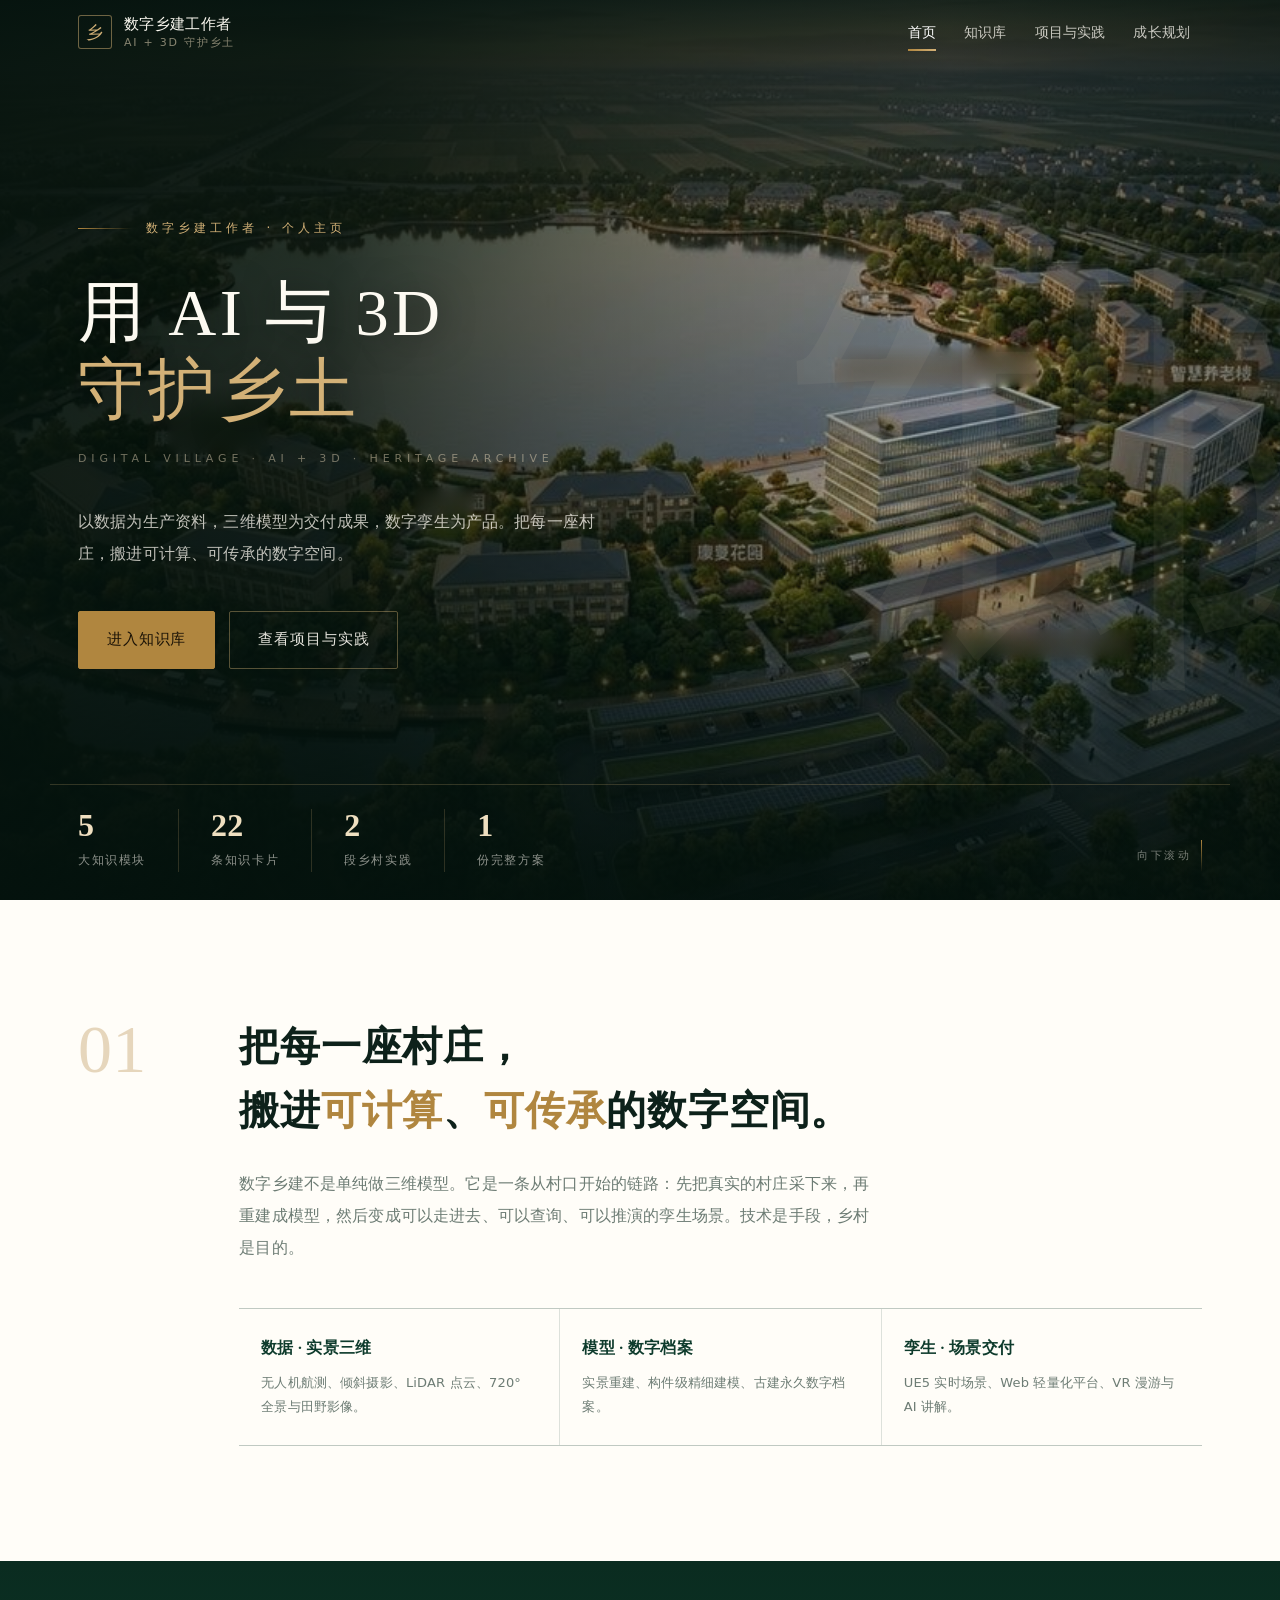
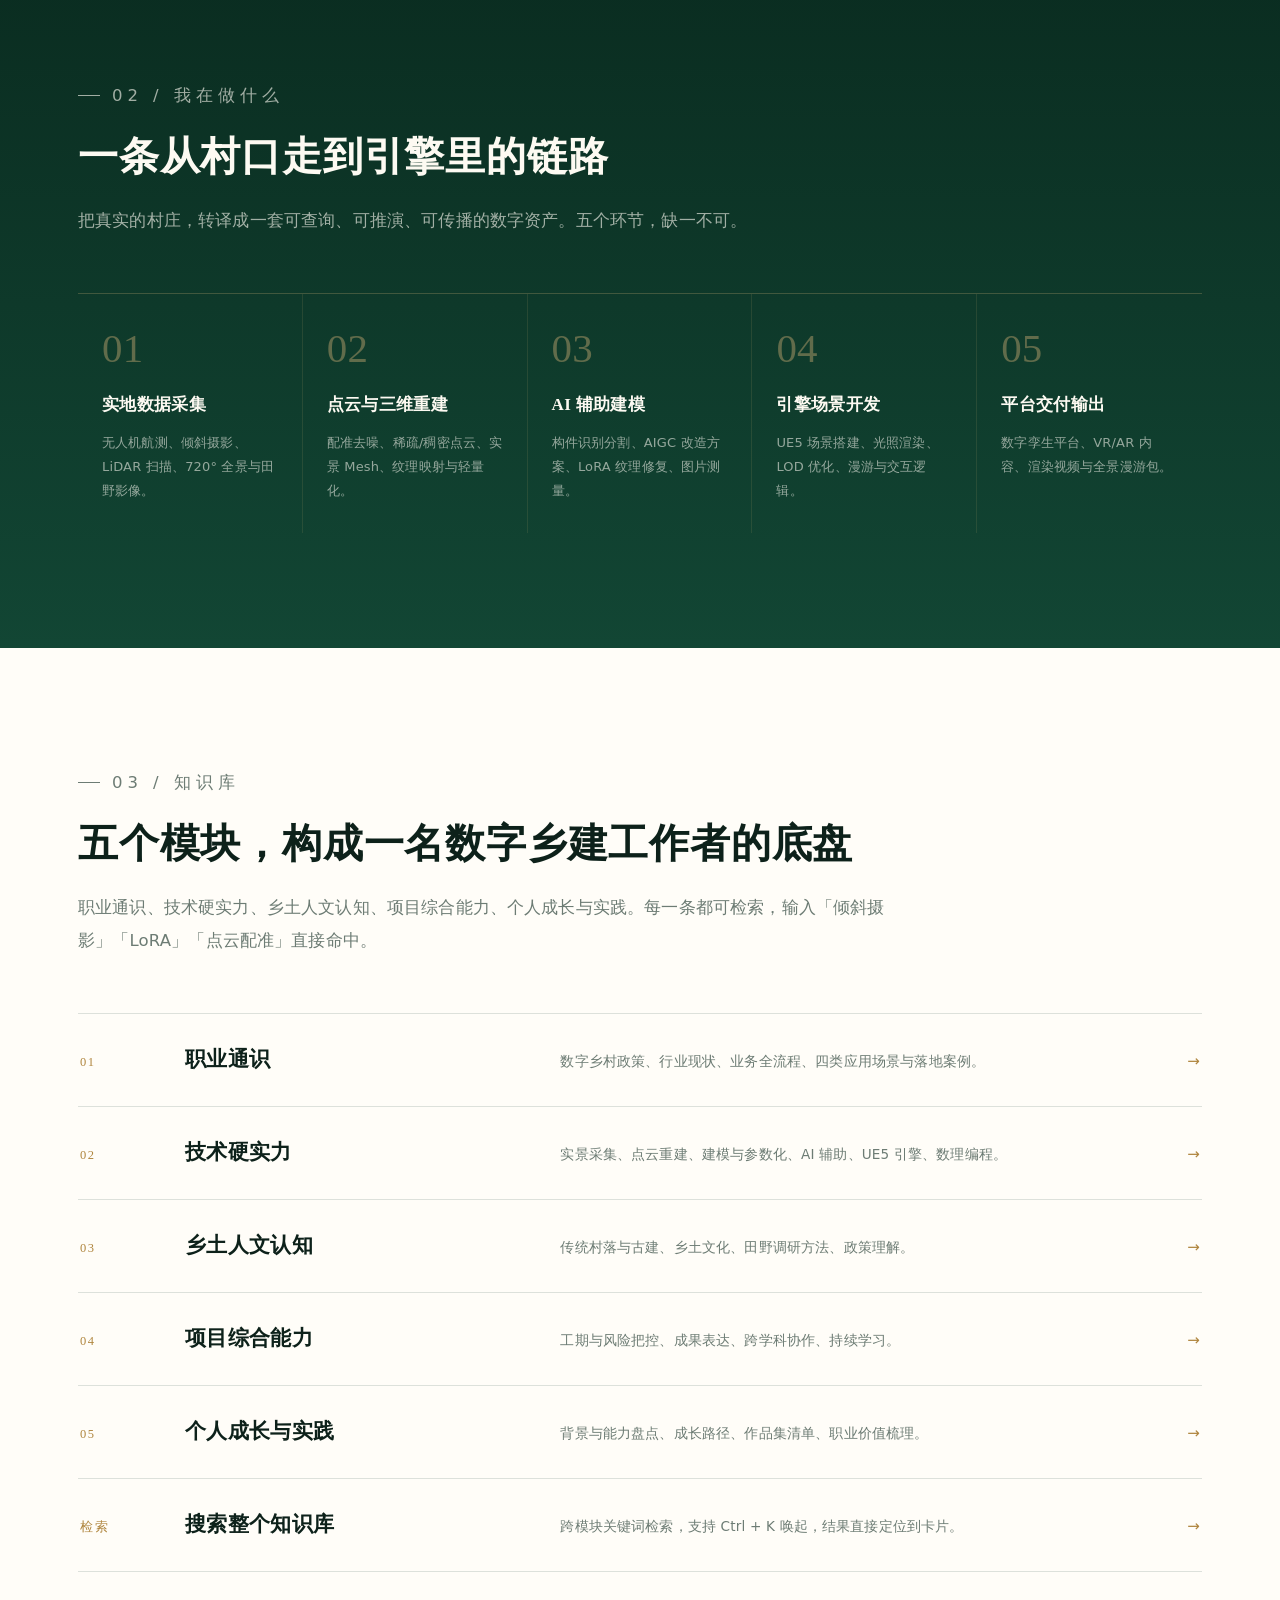
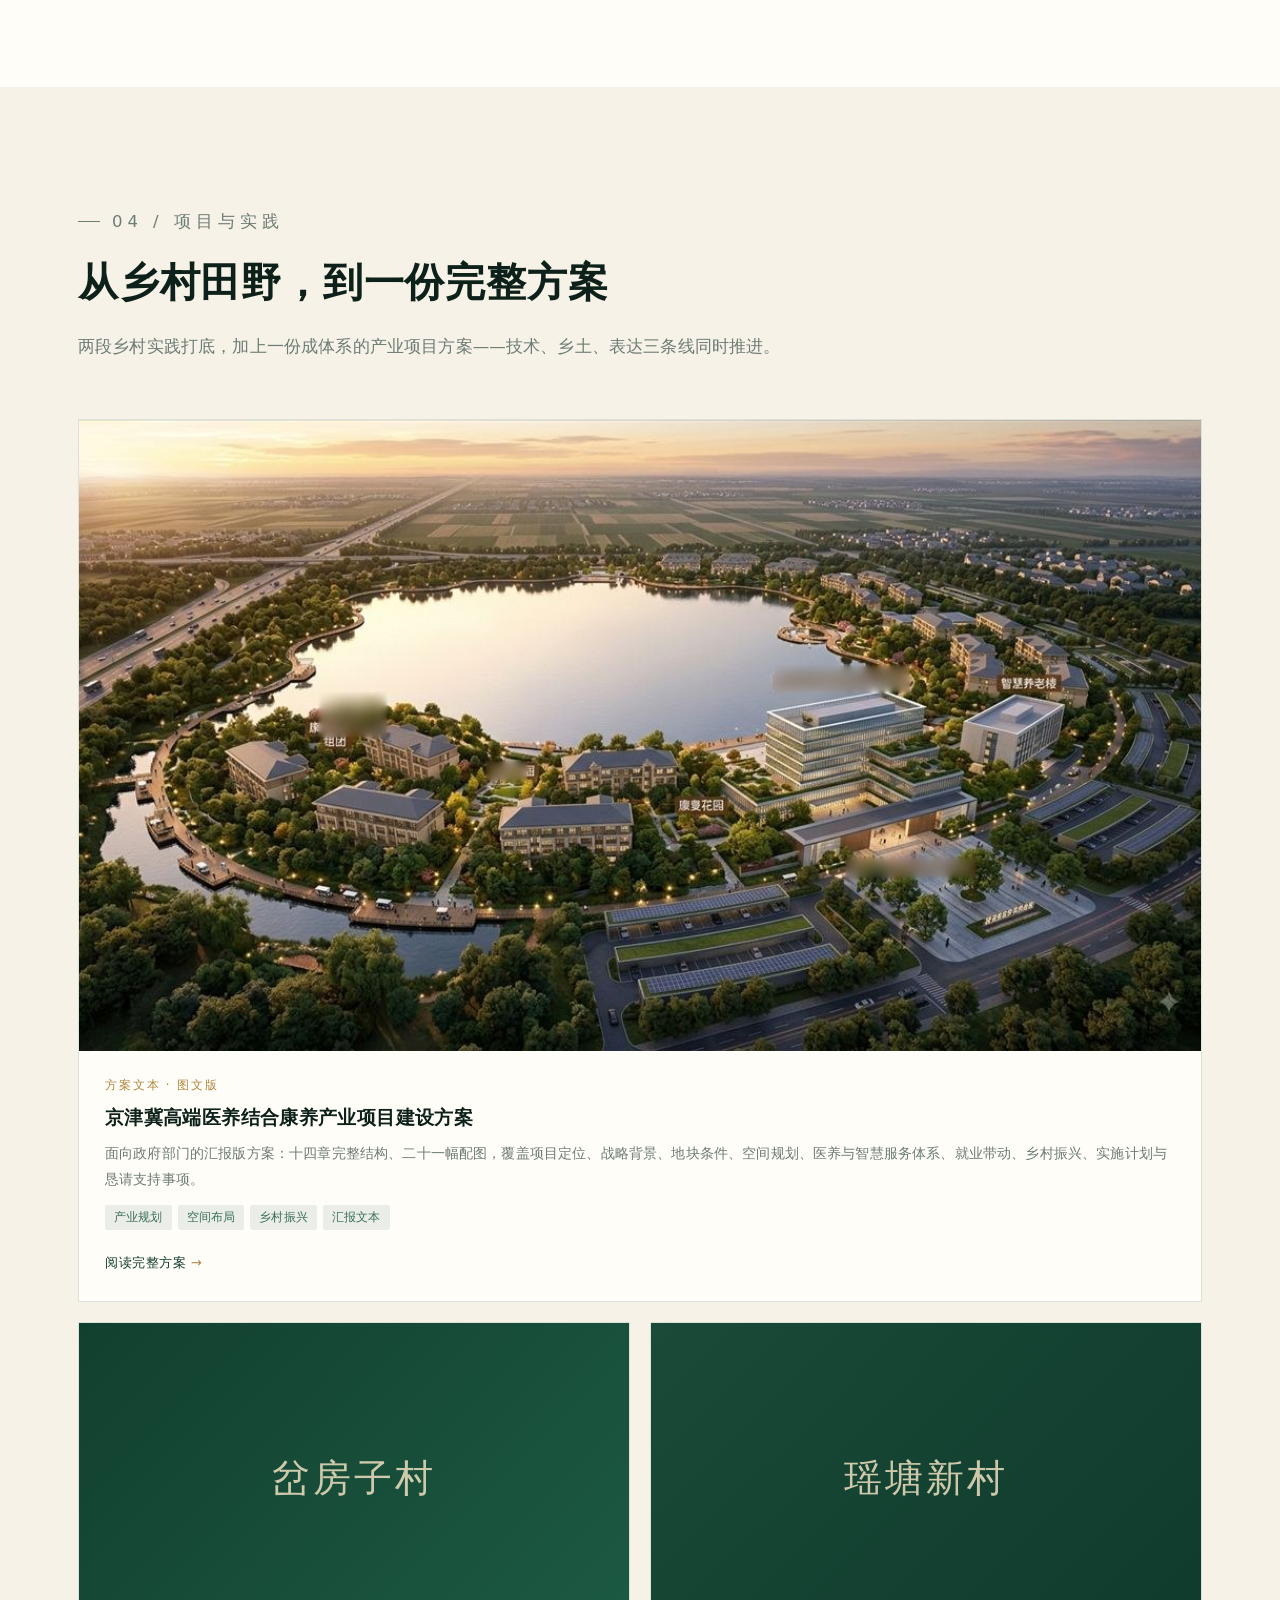
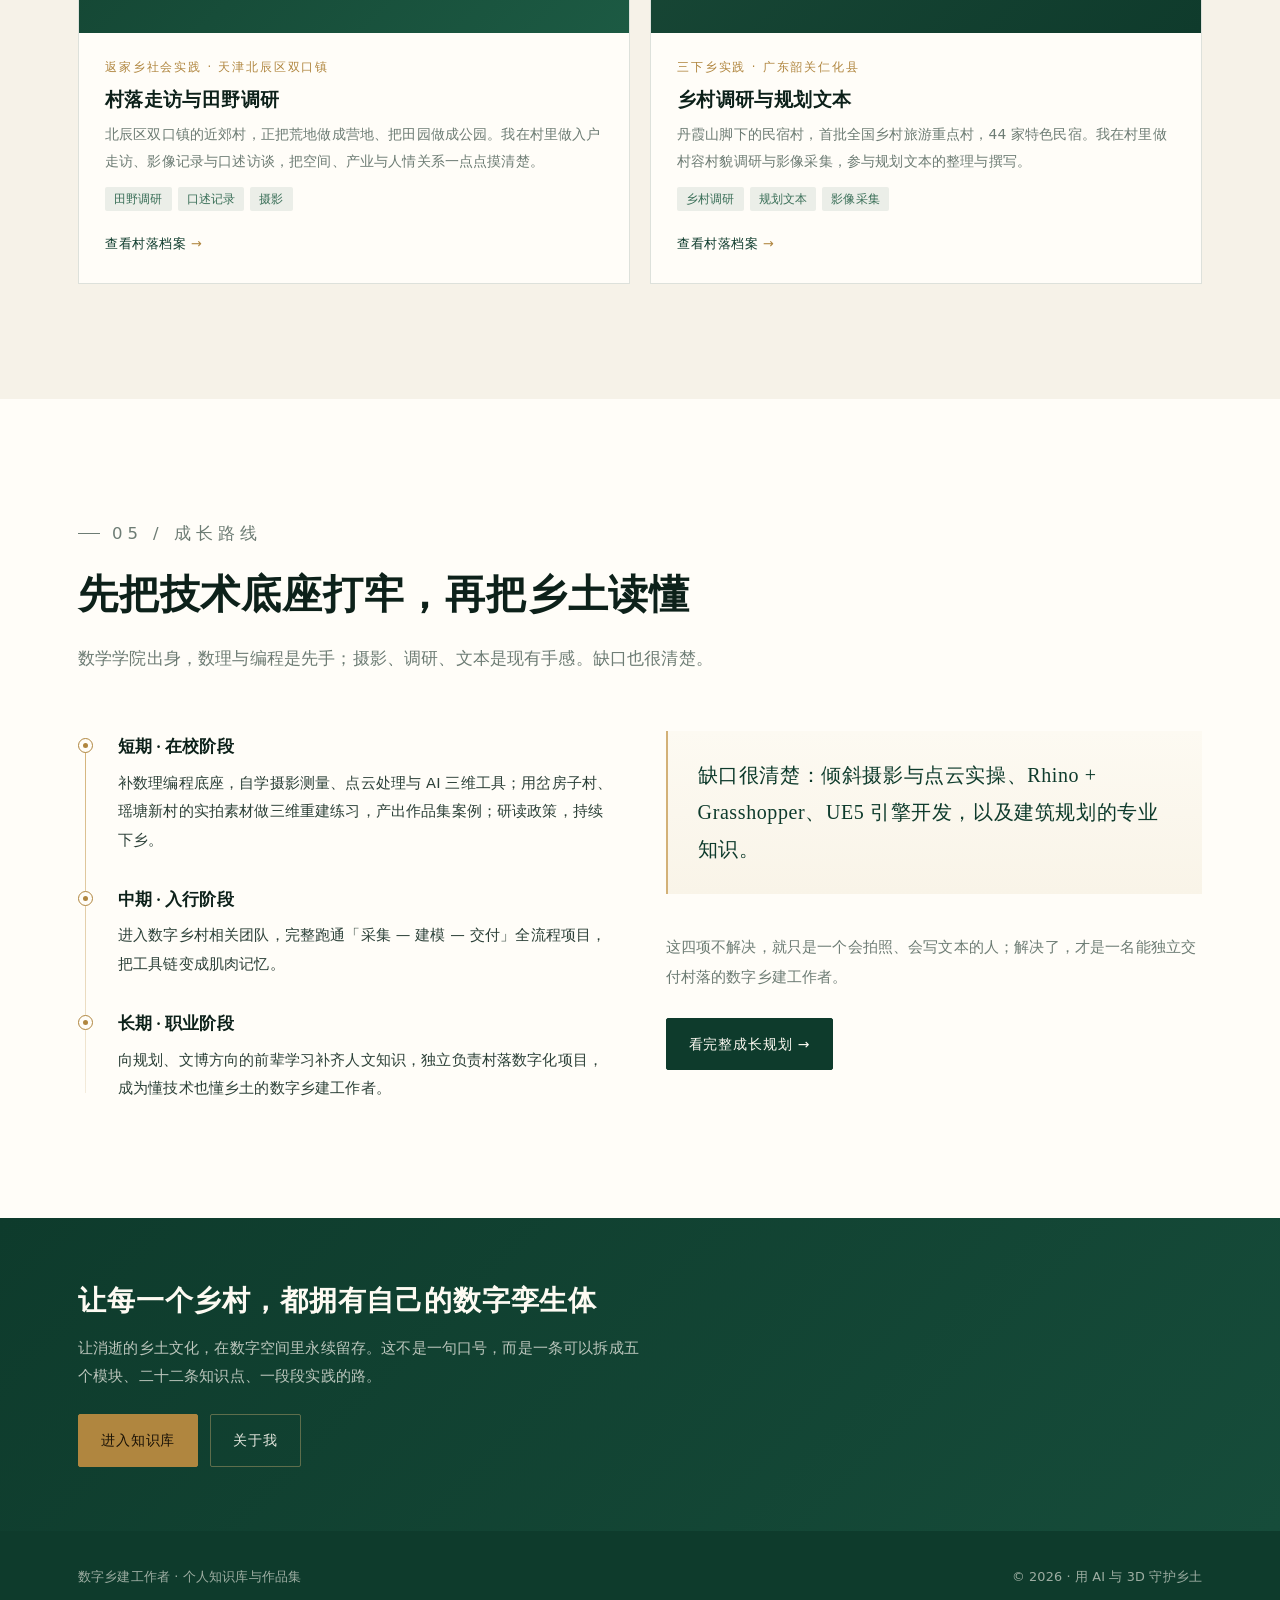
==== commit 5e22315a: "fix: 去除首页背景图中的文字标注" ====
--- a/index.html
+++ b/index.html
@@ -8,7 +8,7 @@
 <meta name="theme-color" content="#08231a">
 <script>document.documentElement.className += ' js';</script>
 <link rel="stylesheet" href="assets/css/site.css">
-<style>:root{--hero-shot:url("[data-uri]")}</style>
+<style>:root{--hero-shot:url("[data-uri]